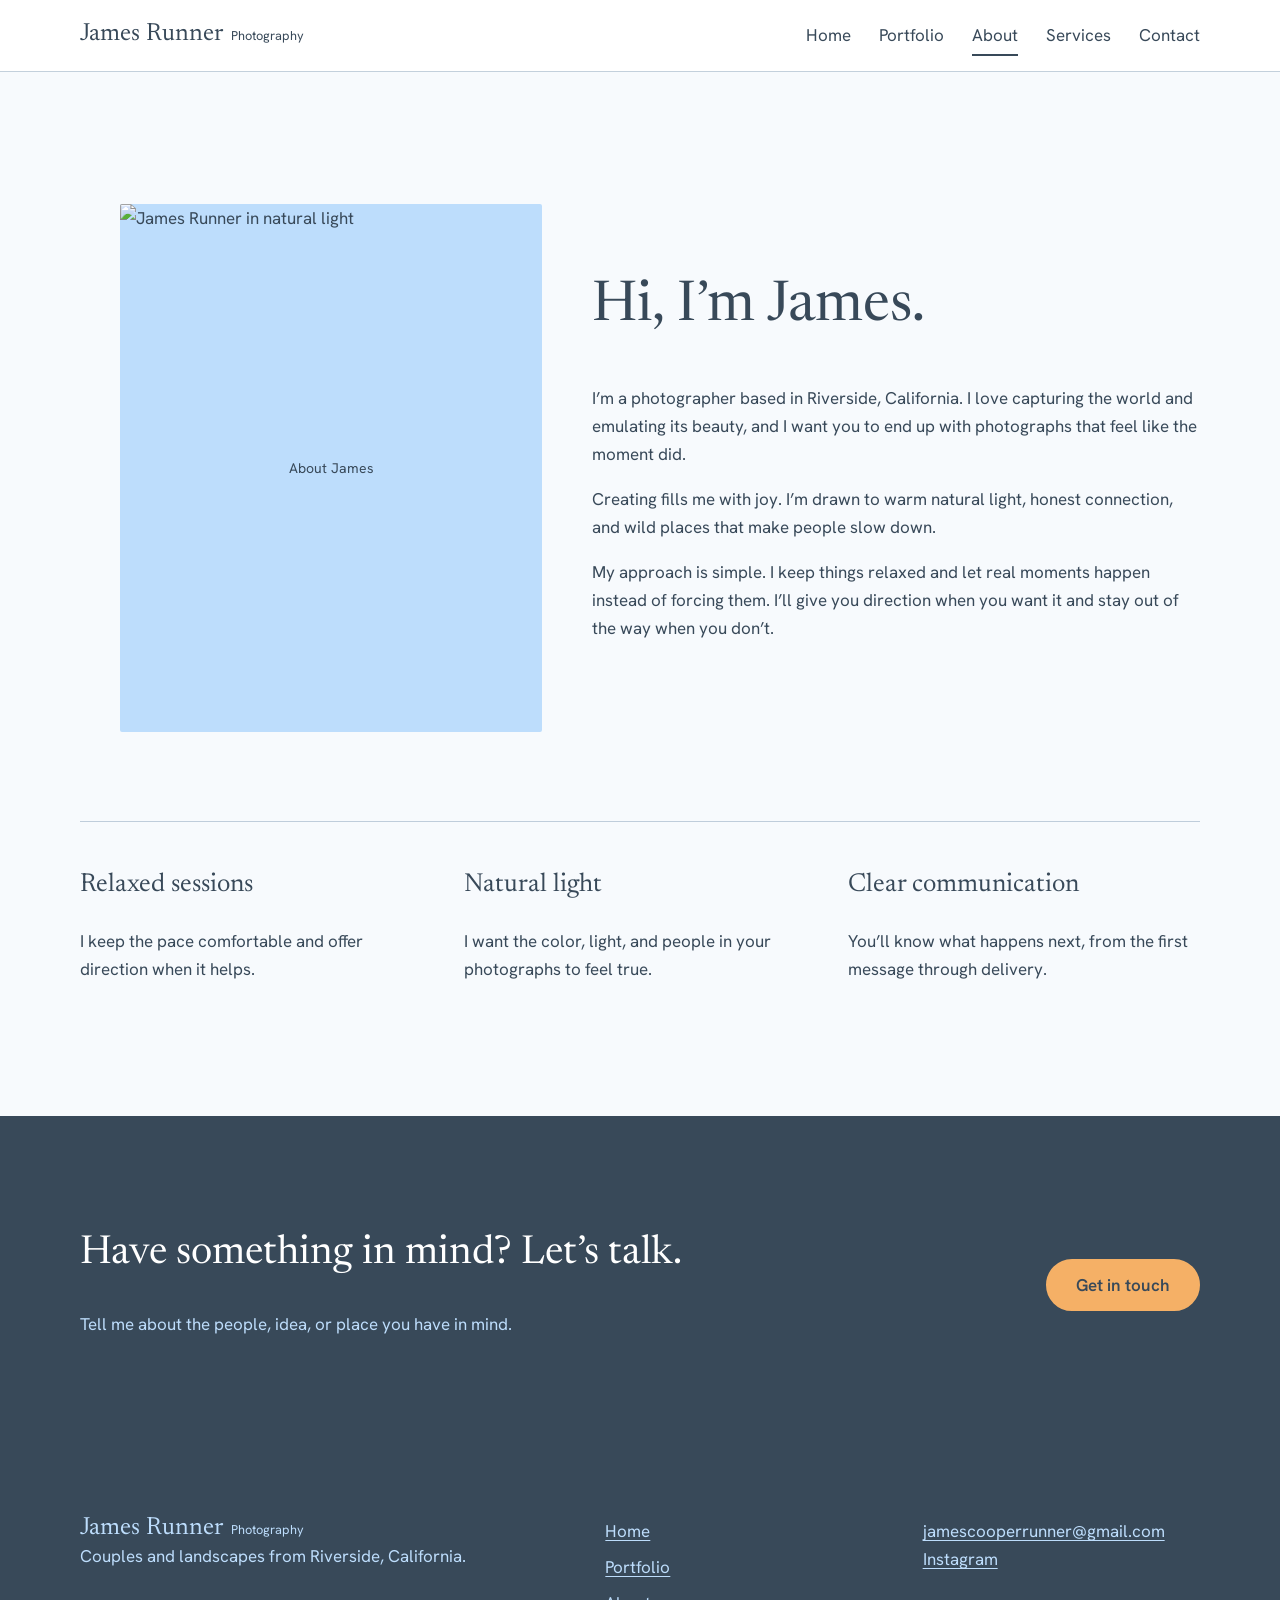
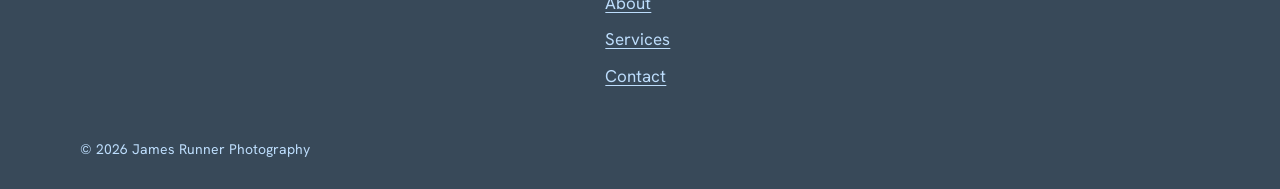
==== about.html @ ba1fbd2c "Publish couples and landscape portfolio" ====
<!doctype html><html lang="en"><head><meta charset="utf-8"><meta name="viewport" content="width=device-width,initial-scale=1"><title>About James | James Runner Photography</title><meta name="description" content="Meet James Runner, a natural-light photographer based in Riverside, California."><link rel="canonical" href="https://jamesrunnerphotography.com/about.html"><link rel="icon" href="favicon.svg"><link rel="preconnect" href="https://fonts.googleapis.com"><link rel="preconnect" href="https://fonts.gstatic.com" crossorigin><link href="https://fonts.googleapis.com/css2?family=Hanken+Grotesk:wght@400;500;600&family=Newsreader:opsz,wght@6..72,300;6..72,400;6..72,500&display=swap" rel="stylesheet"><link rel="stylesheet" href="css/styles.css?v=20261123-11"><script src="js/main.js?v=20261123-11" defer></script></head>
<body><a class="skip-link" href="#main">Skip to content</a><header class="site-header"><div class="header-inner"><a class="wordmark" href="index.html"><strong>James Runner</strong><span>Photography</span></a><button class="menu-button" aria-expanded="false" aria-controls="site-nav" aria-label="Open menu"><svg viewBox="0 0 24 24" fill="none" stroke="currentColor" stroke-width="1.5"><path d="M3 7h18M3 12h18M3 17h18"/></svg></button><nav class="site-nav" id="site-nav"><a href="index.html">Home</a><a href="portfolio.html">Portfolio</a><a href="about.html" aria-current="page">About</a><a href="services.html">Services</a><a href="contact.html">Contact</a></nav></div></header><main id="main"><section class="section"><div class="container split"><figure class="photo-slot portrait"><span class="placeholder" aria-hidden="true"><small>About James</small></span><img src="images/about-james.jpg" width="1200" height="1500" alt="James Runner in natural light" loading="lazy" decoding="async"></figure><div><h1>Hi, I’m James.</h1><p>I’m a photographer based in Riverside, California. I love capturing the world and emulating its beauty, and I want you to end up with photographs that feel like the moment did.</p><p>Creating fills me with joy. I’m drawn to warm natural light, honest connection, and wild places that make people slow down.</p><p>My approach is simple. I keep things relaxed and let real moments happen instead of forcing them. I’ll give you direction when you want it and stay out of the way when you don’t.</p></div></div><div class="container principles"><div class="principle"><h3>Relaxed sessions</h3><p>I keep the pace comfortable and offer direction when it helps.</p></div><div class="principle"><h3>Natural light</h3><p>I want the color, light, and people in your photographs to feel true.</p></div><div class="principle"><h3>Clear communication</h3><p>You’ll know what happens next, from the first message through delivery.</p></div></div></section><section class="section cta"><div class="container"><div><h2>Have something in mind? Let’s talk.</h2><p>Tell me about the people, idea, or place you have in mind.</p></div><a class="button primary" href="contact.html">Get in touch</a></div></section></main><footer class="site-footer"><div class="container"><div class="footer-grid"><div><a class="wordmark" href="index.html"><strong>James Runner</strong><span>Photography</span></a><p>Couples and landscapes from Riverside, California.</p></div><nav class="footer-nav"><a href="index.html">Home</a><a href="portfolio.html">Portfolio</a><a href="about.html">About</a><a href="services.html">Services</a><a href="contact.html">Contact</a></nav><div><a href="mailto:jamescooperrunner@gmail.com">jamescooperrunner@gmail.com</a><p><a href="https://www.instagram.com/jamesrunner.photography/">Instagram</a></p></div></div><p class="copyright">© <span data-year>2026</span> James Runner Photography</p></div></footer></body></html>
---- css/styles.css ----
@font-face{font-family:"Ribes";font-style:normal;font-weight:300;font-display:swap;src:url("https://cdn.jsdelivr.net/gh/collletttivo/ribes@e5f58f6ef719ff69b599a3155c66f4cecaed0a0f/fonts/Ribes-Light.woff2") format("woff2")}
@font-face{font-family:"Ribes";font-style:normal;font-weight:400;font-display:swap;src:url("https://cdn.jsdelivr.net/gh/collletttivo/ribes@e5f58f6ef719ff69b599a3155c66f4cecaed0a0f/fonts/Ribes-Regular.woff2") format("woff2")}
:root{--slate:#384959;--steel:#6A89A7;--sky:#88BDF2;--pale:#BDDDFC;--accent:#F5B066;--accent-hover:#F8BC78;--mist:#F7FAFD;--tint:#DEEEFE;--white:#FFF;--line:rgba(106,137,167,.4);--serif:"Ribes","Newsreader",Georgia,serif;--sans:"Hanken Grotesk",system-ui,sans-serif;--space:clamp(4rem,9vw,7.5rem)}
*{box-sizing:border-box}html{scroll-behavior:smooth}body{margin:0;background:var(--mist);color:var(--slate);font:400 1.0625rem/1.65 var(--sans);overflow-x:hidden}img{display:block;max-width:100%}a{color:inherit;text-decoration-thickness:.08em;text-underline-offset:.18em}a:hover{text-decoration-thickness:.14em}button,input,select,textarea{font:inherit;color:inherit}button{cursor:pointer}h1,h2,h3,p{margin-top:0}h1,h2,h3{font-family:var(--serif);font-weight:400}h1{font-size:clamp(2.25rem,6vw,3.5rem);line-height:1.08}h2{font-size:clamp(1.75rem,4vw,2.5rem);line-height:1.15}h3{font-size:clamp(1.375rem,3vw,1.625rem);line-height:1.2}p{max-width:62ch}.container{width:min(1120px,calc(100% - 40px));margin-inline:auto}.gallery-container{width:min(1320px,calc(100% - 40px));margin-inline:auto}.section{padding-block:var(--space)}.tint{background:var(--tint)}.skip-link{position:fixed;z-index:1000;left:16px;top:12px;transform:translateY(-160%);background:var(--white);padding:10px 16px;border:2px solid var(--slate)}.skip-link:focus{transform:none}.site-header{position:sticky;top:0;z-index:100;height:72px;background:var(--white);border-bottom:1px solid var(--line);transition:background .15s,color .15s}.home-page .site-header{position:fixed;width:100%;background:transparent;border-color:transparent;color:var(--white)}.home-page .site-header.scrolled,.home-page.menu-open .site-header{background:var(--white);border-color:var(--line);color:var(--slate)}.header-inner{width:min(1120px,calc(100% - 40px));height:100%;margin:auto;display:flex;align-items:center;justify-content:space-between;gap:24px}.wordmark{display:flex;align-items:baseline;gap:8px;text-decoration:none}.wordmark strong{font:400 1.55rem/1 var(--serif)}.wordmark span{font-size:.8rem}.site-nav{display:flex;align-items:center;gap:28px}.site-nav a{text-decoration:none;padding-block:20px;position:relative}.site-nav a[aria-current=page]:after{content:"";position:absolute;left:0;right:0;bottom:14px;height:2px;background:currentColor}.menu-button{display:none;min-width:48px;min-height:48px;border:0;background:transparent;color:inherit}.menu-button svg{width:28px;height:28px}.button{display:inline-flex;align-items:center;justify-content:center;min-height:48px;padding:10px 28px;border-radius:999px;border:2px solid var(--slate);font-weight:600;text-decoration:none;transition:background .15s,color .15s,border-color .15s}.button.primary{background:var(--accent);border-color:var(--accent);color:var(--slate)}.button.primary:hover{background:var(--accent-hover);border-color:var(--accent-hover)}.button.secondary{background:transparent}.button.secondary:hover{background:var(--sky);color:var(--slate)}.button.light{border-color:var(--white);color:var(--white)}.button.light:hover{border-color:var(--sky);background:var(--sky);color:var(--slate)}.actions{display:flex;gap:12px;flex-wrap:wrap}.hero{position:relative;min-height:88vh;min-height:88svh;display:flex;align-items:flex-end;color:var(--white);background:var(--slate);overflow:hidden}.hero>.photo-slot{position:absolute;inset:0;border-radius:0;animation:heroIn .6s ease both}.hero:after{content:"";position:absolute;inset:0;background:linear-gradient(90deg,rgba(56,73,89,.82),rgba(56,73,89,.1))}.hero-content{position:relative;z-index:1;padding-bottom:clamp(60px,9vw,112px);padding-top:140px;max-width:760px;animation:textUp .6s .25s ease both}.hero h1{font-size:clamp(2.75rem,8vw,5.5rem);font-weight:300;line-height:1.05;margin-bottom:20px}.hero p{font-size:clamp(1.05rem,2vw,1.25rem);margin-bottom:28px}.page-hero{padding:clamp(64px,8vw,96px) 0 48px;background:var(--mist)}.page-hero p{font-size:1.15rem}.photo-slot{position:relative;width:100%;overflow:hidden;border-radius:2px;background:var(--pale);break-inside:avoid}.photo-slot.alt{background:color-mix(in srgb,var(--sky) 45%,white)}.photo-slot.dark{background:var(--slate);color:var(--pale)}.photo-slot img{position:absolute;inset:0;width:100%;height:100%;object-fit:cover;z-index:2}.placeholder{position:absolute;inset:0;display:grid;place-content:center;text-align:center;padding:20px;color:var(--slate)}.dark .placeholder{color:var(--pale)}.placeholder svg{width:40px;height:40px;margin:0 auto 10px;color:var(--steel);stroke:currentColor;fill:none;stroke-width:1.5}.dark .placeholder svg{color:var(--pale)}.placeholder small{font-size:.875rem;line-height:1.5}.masonry{columns:2;column-gap:12px}.gallery-button{display:block;width:100%;padding:0;border:0;background:none;margin:0 0 12px;break-inside:avoid;border-radius:2px}.gallery-button:hover{opacity:.84}.section-head{display:flex;justify-content:space-between;align-items:end;gap:24px;margin-bottom:32px}.section-head p{margin-bottom:0}.center-action{text-align:center;margin-top:36px}.category-grid{display:grid;grid-template-columns:repeat(3,1fr);gap:24px}.category-link{display:block;text-decoration:none}.category-link .photo-slot{aspect-ratio:4/5;margin-bottom:16px}.category-link h3{margin-bottom:4px}.category-link p{margin-bottom:0}.category-link:hover img{opacity:.88}.split{display:grid;grid-template-columns:minmax(0,.82fr) minmax(0,1.18fr);gap:clamp(40px,7vw,96px);align-items:center}.portrait{aspect-ratio:4/5}.cta{background:var(--slate);color:var(--pale);text-align:left}.cta h2{color:var(--white)}.cta .container{display:flex;align-items:center;justify-content:space-between;gap:40px}.cta p{margin-bottom:0}.site-footer{background:var(--slate);color:var(--pale);padding:64px 0 28px}.footer-grid{display:grid;grid-template-columns:1.4fr .8fr .8fr;gap:40px}.footer-nav{display:grid;gap:8px}.site-footer a{color:var(--pale)}.site-footer a:hover{color:var(--sky)}.instagram{display:inline-flex;align-items:center;gap:8px}.instagram svg{width:20px;height:20px;stroke:currentColor;fill:none;stroke-width:1.5}.copyright{font-size:.875rem;margin:48px 0 0}.tabs{display:flex;gap:28px;border-bottom:1px solid var(--line);margin-bottom:40px;overflow:auto}.tab{min-height:48px;padding:8px 0;border:0;border-bottom:3px solid transparent;background:none;white-space:nowrap}.tab[aria-selected=true]{font-weight:600;border-color:var(--slate)}.tab-panel[hidden]{display:none}.panel-intro{margin-bottom:28px}.panel-link{display:inline-block;margin-top:24px}.lightbox{position:fixed;inset:0;z-index:1000;background:rgba(56,73,89,.96);color:var(--white);display:grid;grid-template-columns:64px 1fr 64px;grid-template-rows:64px 1fr 64px;align-items:center}.lightbox[hidden]{display:none}.lightbox-image{max-width:100%;max-height:calc(100vh - 150px);max-height:calc(100svh - 150px);margin:auto;object-fit:contain}.lightbox-close,.lightbox-prev,.lightbox-next{width:48px;height:48px;border:2px solid var(--pale);border-radius:999px;background:transparent;color:var(--white);font-size:1.6rem}.lightbox-close{grid-column:3;justify-self:center}.lightbox-prev{grid-row:2;justify-self:center}.lightbox-next{grid-column:3;grid-row:2;justify-self:center}.lightbox-stage{grid-column:2;grid-row:2;text-align:center;align-self:stretch;display:grid;place-items:center}.lightbox-meta{grid-column:2;grid-row:3;text-align:center;font-size:.875rem}.principles{display:grid;grid-template-columns:repeat(3,1fr);gap:32px;margin-top:72px;padding-top:48px;border-top:1px solid var(--line)}.principle svg,.check{width:28px;height:28px;stroke:var(--steel);fill:none;stroke-width:1.5}.services{display:grid;grid-template-columns:repeat(3,1fr)}.service{padding:0 32px;border-right:1px solid var(--line)}.service:first-child{padding-left:0}.service:last-child{border-right:0;padding-right:0}.price{font:400 1.7rem/1.2 var(--serif)}.included{list-style:none;padding:0;margin:24px 0 32px}.included li{display:flex;gap:10px;margin-bottom:10px}.included svg{width:20px;height:20px;flex:0 0 20px;stroke:var(--steel);fill:none;stroke-width:1.5}.steps{display:grid;grid-template-columns:repeat(4,1fr);gap:28px;counter-reset:steps}.step{counter-increment:steps;border-top:1px solid var(--line);padding-top:20px}.step:before{content:counter(steps);display:grid;place-items:center;width:36px;height:36px;border:1px solid var(--steel);border-radius:50%;margin-bottom:16px}.faq details{border-top:1px solid var(--line);padding:18px 0}.faq details:last-child{border-bottom:1px solid var(--line)}.faq summary{font-weight:600;cursor:pointer;min-height:44px}.faq p{margin:12px 0 4px}.contact-grid{display:grid;grid-template-columns:minmax(0,1.25fr) minmax(260px,.75fr);gap:clamp(48px,8vw,100px)}.field{margin-bottom:22px}.field label{display:block;font-weight:600;margin-bottom:7px}.field input,.field select,.field textarea{width:100%;background:var(--white);border:1px solid var(--steel);border-radius:6px;padding:12px 14px;min-height:48px}.field textarea{resize:vertical}.helper,.privacy,.error{font-size:.875rem;margin:6px 0 0}.error{color:#87351f}.honeypot{position:absolute!important;left:-9999px!important}.form-status{font-size:1.2rem}.direct-email{font:400 clamp(1.35rem,3vw,2rem)/1.25 var(--serif);overflow-wrap:anywhere}.anchor-offset{scroll-margin-top:100px}:focus-visible{outline:3px solid var(--slate);outline-offset:3px}.hero :focus-visible,.cta :focus-visible,.site-footer :focus-visible,.lightbox :focus-visible,.mobile-panel :focus-visible{outline-color:var(--pale)}
@keyframes heroIn{from{opacity:0}to{opacity:1}}@keyframes textUp{from{opacity:0;transform:translateY(12px)}to{opacity:1;transform:none}}
@media(min-width:721px){.masonry{columns:3}.home-page .site-header:not(.scrolled) .site-nav a[aria-current=page]:after{background:var(--white)}}
@media(max-width:1080px){.services{grid-template-columns:1fr}.service{padding:32px 0;border-right:0;border-bottom:1px solid var(--line)}.service:first-child{padding-top:0}.service:last-child{border-bottom:0}.steps{grid-template-columns:repeat(2,1fr)}}
@media(max-width:720px){.container,.gallery-container,.header-inner{width:min(100% - 40px,1120px)}.site-nav{position:fixed;left:0;right:0;top:72px;background:var(--slate);color:var(--white);padding:20px;display:none;flex-direction:column;align-items:stretch;gap:0}.site-nav.open{display:flex}.site-nav a{font:400 1.8rem/1.2 var(--serif);padding:14px}.site-nav a[aria-current=page]:after{left:14px;right:auto;width:40px;bottom:8px}.menu-button{display:grid;place-items:center}.category-grid,.split,.principles,.contact-grid{grid-template-columns:1fr}.category-grid{gap:44px}.split{gap:36px}.principles{gap:28px}.cta .container{display:block}.cta .button{margin-top:24px}.footer-grid{grid-template-columns:1fr}.section-head{display:block}.steps{grid-template-columns:1fr}.lightbox{grid-template-columns:56px 1fr 56px}.lightbox-image{max-height:calc(100svh - 170px)}.hero:after{background:rgba(56,73,89,.58)}}
@media(prefers-reduced-motion:reduce){html{scroll-behavior:auto}.hero>.photo-slot,.hero-content{animation:none}.site-header,.button{transition:none}}

/* Color-field home */
.scope-home{background:var(--slate)}.scope-home .site-header{color:var(--white)}
.scope-hero{min-height:100vh;min-height:100svh;padding:112px max(20px,calc((100vw - 1440px)/2)) 56px;display:grid;grid-template-columns:minmax(300px,.7fr) minmax(580px,1.3fr);align-items:center;gap:clamp(32px,5vw,88px);background:var(--slate);color:var(--white)}
.scope-intro{position:relative;z-index:4;max-width:560px}.scope-place{color:var(--pale);font-size:.875rem;margin-bottom:18px}.scope-intro h1{font-size:clamp(3.2rem,6.7vw,6.8rem);font-weight:300;line-height:.94;max-width:8.5ch;margin-bottom:28px}.scope-intro>p:not(.scope-place){color:var(--pale);font-size:clamp(1.05rem,1.5vw,1.25rem);max-width:45ch}
.vectorscope-wrap{min-width:0;align-self:center}.vectorscope-heading{display:flex;justify-content:space-between;gap:20px;color:var(--pale);font-size:.875rem;margin-bottom:12px}.vectorscope-heading p{margin:0}
.vectorscope{position:relative;width:min(100%,780px);aspect-ratio:1;margin-inline:auto;border:1px solid rgba(189,221,252,.5);border-radius:50%;background:radial-gradient(circle,rgba(56,73,89,.72) 0 11%,transparent 42%),conic-gradient(rgba(238,194,92,.23) 0 16.666%,rgba(237,104,104,.24) 16.666% 33.333%,rgba(193,105,181,.23) 33.333% 50%,rgba(98,130,216,.24) 50% 66.666%,rgba(77,180,190,.22) 66.666% 83.333%,rgba(91,184,123,.22) 83.333% 100%);touch-action:none}
.scope-ring{position:absolute;border:1px solid rgba(189,221,252,.22);border-radius:50%;inset:25%}.scope-ring.ring-two{inset:12.5%}.scope-crosshair{position:absolute;inset:0;background:linear-gradient(90deg,transparent calc(50% - .5px),rgba(189,221,252,.16) 50%,transparent calc(50% + .5px)),linear-gradient(0deg,transparent calc(50% - .5px),rgba(189,221,252,.16) 50%,transparent calc(50% + .5px));border-radius:50%}
.scope-axis{position:absolute;z-index:1;color:rgba(189,221,252,.72);font-size:.75rem;font-weight:600;transform:translate(-50%,-50%)}.axis-r{left:94%;top:50%}.axis-y{left:72%;top:11%}.axis-g{left:28%;top:11%}.axis-c{left:6%;top:50%}.axis-b{left:28%;top:89%}.axis-m{left:72%;top:89%}
.scope-photos{position:absolute;inset:0}.scope-photo{--x:50%;--y:50%;position:absolute;z-index:3;left:var(--x);top:var(--y);width:clamp(68px,7.8vw,112px);aspect-ratio:3/2;padding:0;border:2px solid rgba(255,255,255,.82);border-radius:2px;background:var(--slate);overflow:hidden;transform:translate(-50%,-50%);transition:opacity .12s,border-color .12s,transform .12s}.scope-photo:hover,.scope-photo:focus-visible{z-index:8;border-color:var(--accent);transform:translate(-50%,-50%) scale(1.08)}.scope-photo img{width:100%;height:100%;object-fit:cover}.scope-photo .scope-swatch{position:absolute;right:5px;bottom:5px;width:12px;height:12px;border:1px solid rgba(255,255,255,.8);border-radius:50%;background:var(--photo-color,var(--steel))}
.scope-status{position:absolute;left:50%;top:50%;transform:translate(-50%,-50%);font-size:.8rem;color:var(--pale);text-align:center}.scope-status[hidden]{display:none}.scope-note{color:var(--pale);font-size:.8rem;text-align:center;margin:14px auto 0}
.scope-trace{position:absolute;inset:3%;width:94%;height:94%;border-radius:50%;opacity:.72;pointer-events:none}
.vectorscope.is-exploring{cursor:crosshair;touch-action:none}
.scope-cursor{--cursor-x:50%;--cursor-y:50%;--cursor-color:var(--pale);position:absolute;z-index:12;left:var(--cursor-x);top:var(--cursor-y);width:30px;height:30px;padding:0;border:2px solid var(--white);border-radius:50%;background:var(--cursor-color);transform:translate(-50%,-50%);box-shadow:0 0 0 7px rgba(255,255,255,.13);touch-action:none;cursor:grab;transition:background .1s,box-shadow .1s}
.scope-cursor:active{cursor:grabbing;box-shadow:0 0 0 10px rgba(255,255,255,.16)}.scope-cursor span{display:none}
.scope-cursor:focus-visible{outline-color:var(--pale)}
.scope-readout{position:absolute;z-index:2;left:50%;top:50%;width:130px;min-height:58px;display:flex;flex-direction:column;justify-content:center;gap:1px;transform:translate(-50%,-50%);text-align:center;color:var(--pale);pointer-events:none}
.scope-readout strong{font-size:.78rem;color:var(--white)}.scope-readout span{font-size:.68rem}
.scope-result{position:absolute;z-index:8;left:50%;top:50%;width:clamp(210px,23vw,310px);margin:0;padding:0;transform:translate(-50%,-50%);border:2px solid var(--accent);border-radius:2px;background:var(--slate);color:var(--pale);overflow:hidden;text-align:left}
.scope-result[hidden]{display:none}.scope-result img{display:block;width:100%;aspect-ratio:3/2;object-fit:cover}.scope-result-caption{display:flex;justify-content:space-between;align-items:baseline;gap:12px;padding:8px 10px;color:var(--pale);font-size:.65rem}.scope-result-caption>span{white-space:nowrap}.scope-result-caption strong{color:var(--white);font-size:.72rem;text-align:right}
.scope-photo.is-match{z-index:7;border-color:var(--accent);opacity:0!important;transform:translate(-50%,-50%) scale(.9)}
.scope-photo.is-second{z-index:7;opacity:.8!important;transform:translate(-50%,-50%) scale(1.03)}
.vectorscope.is-exploring .scope-photo:not(.is-match):not(.is-second){opacity:.1;filter:saturate(.35);transform:translate(-50%,-50%) scale(.88)}
.split-copy{display:grid;grid-template-columns:minmax(260px,.85fr) minmax(320px,1.15fr);gap:clamp(36px,8vw,120px);align-items:start}.split-copy h2{max-width:13ch}.quiet-grid{gap:0;border-top:1px solid var(--line)}.quiet-grid .category-link{padding:32px 32px 16px;border-right:1px solid var(--line)}.quiet-grid .category-link:first-child{padding-left:0}.quiet-grid .category-link:last-child{border-right:0}.category-number{display:block;color:var(--steel);font-size:.8rem;margin-bottom:42px}
@media(max-width:1080px){.scope-hero{grid-template-columns:1fr;padding-top:140px}.scope-intro{max-width:760px}.scope-intro h1{max-width:12ch}.vectorscope{width:min(92vw,760px)}}
@media(max-width:720px){.scope-hero{padding:112px 20px 64px;gap:52px}.scope-intro h1{font-size:clamp(3.25rem,15vw,5.2rem)}.vectorscope-heading{display:block}.vectorscope-heading p+p{margin-top:4px}.vectorscope{width:calc(100vw - 56px)}.scope-photo{width:clamp(62px,21vw,86px)}.scope-note{max-width:32ch}.split-copy{grid-template-columns:1fr;gap:20px}.quiet-grid .category-link,.quiet-grid .category-link:first-child{padding:28px 0;border-right:0;border-bottom:1px solid var(--line)}.quiet-grid .category-link:last-child{border-bottom:0}.category-number{margin-bottom:20px}}

/* Cinematic digital darkroom */
.darkroom-home{--ink:#171a1c;--ink-soft:#202529;--cream:#eee7da;--cream-dim:#bcb5a9;--amber:#d79a55;--display:"Ribes","Newsreader",Georgia,serif;background:var(--ink);color:var(--cream)}
.darkroom-home:before{content:"";position:fixed;z-index:9999;inset:0;pointer-events:none;opacity:.035;background-image:url("data:image/svg+xml,%3Csvg viewBox='0 0 180 180' xmlns='http://www.w3.org/2000/svg'%3E%3Cfilter id='n'%3E%3CfeTurbulence type='fractalNoise' baseFrequency='.9' numOctaves='3' stitchTiles='stitch'/%3E%3C/filter%3E%3Crect width='100%25' height='100%25' filter='url(%23n)' opacity='.9'/%3E%3C/svg%3E");mix-blend-mode:soft-light}
.darkroom-home .site-header{background:linear-gradient(180deg,rgba(23,26,28,.9),transparent);border-color:transparent;color:var(--cream)}
.darkroom-home .site-header.scrolled,.darkroom-home.menu-open .site-header{background:rgba(23,26,28,.97);border-color:rgba(238,231,218,.16);color:var(--cream)}
.darkroom-home .scope-hero{min-height:100vh;min-height:100svh;padding:112px max(24px,calc((100vw - 1480px)/2)) 56px;grid-template-columns:minmax(300px,.62fr) minmax(610px,1.38fr);gap:clamp(40px,5vw,88px);background:var(--ink)}
.darkroom-home .scope-intro{max-width:500px}.darkroom-home .scope-place{color:var(--amber);font:500 .68rem/1.5 var(--display);letter-spacing:.08em}.darkroom-home .scope-intro h1{max-width:9ch;font:400 clamp(3rem,5.4vw,5.8rem)/1.02 var(--display);color:var(--cream);letter-spacing:-.025em}.darkroom-home .scope-intro>p:not(.scope-place){color:var(--cream-dim);font-size:clamp(1rem,1.25vw,1.16rem)}
.darkroom-home .button.primary{background:var(--amber);border-color:var(--amber)}.darkroom-home .button.primary:hover{background:#e5ad6e;border-color:#e5ad6e}.darkroom-home .button.light{border-color:rgba(238,231,218,.7);color:var(--cream)}
.darkroom-home .vectorscope-heading{color:var(--cream-dim);font-size:.7rem;letter-spacing:.04em}.darkroom-home .vectorscope-heading strong{color:var(--cream);font-family:var(--display);font-weight:500}
.darkroom-home .vectorscope{width:min(100%,760px);background:radial-gradient(circle,rgba(238,231,218,.035) 0 2%,transparent 2.5%),conic-gradient(from 0deg,rgba(239,77,77,.08),rgba(238,200,72,.08),rgba(64,210,112,.08),rgba(65,207,213,.08),rgba(79,116,232,.09),rgba(214,76,208,.08),rgba(239,77,77,.08)),radial-gradient(circle,rgba(40,47,51,.58),rgba(10,12,14,.94));border-color:rgba(238,231,218,.38);box-shadow:inset 0 0 90px rgba(0,0,0,.34)}
.darkroom-home .scope-ring{border-color:rgba(238,231,218,.13)}.darkroom-home .scope-crosshair{background:linear-gradient(90deg,transparent calc(50% - .5px),rgba(238,231,218,.11) 50%,transparent calc(50% + .5px)),linear-gradient(0deg,transparent calc(50% - .5px),rgba(238,231,218,.11) 50%,transparent calc(50% + .5px))}
.darkroom-home .scope-axis{display:flex;align-items:center;gap:5px;color:var(--cream);font-size:.62rem;letter-spacing:.02em;text-shadow:0 1px 5px #000}.darkroom-home .scope-axis i{display:block;width:8px;height:8px;border-radius:50%;background:currentColor;box-shadow:0 0 10px currentColor}.darkroom-home .axis-r{color:#ff665d}.darkroom-home .axis-y{color:#f1d456}.darkroom-home .axis-g{color:#63d681}.darkroom-home .axis-c{color:#5bd7dd}.darkroom-home .axis-b{color:#6f8eff}.darkroom-home .axis-m{color:#df6ed9}.darkroom-home .scope-trace{opacity:1;filter:drop-shadow(0 0 5px rgba(136,189,242,.42))}
.darkroom-home .scope-photo{width:15px;height:15px;aspect-ratio:1;border:1px solid rgba(238,231,218,.8);border-radius:50%;background:var(--photo-color,var(--amber));box-shadow:0 0 0 4px rgba(238,231,218,.06),0 0 12px var(--photo-color,var(--amber));overflow:visible}
.darkroom-home .scope-photo img,.darkroom-home .scope-photo .scope-swatch{display:none}.darkroom-home .scope-photo:hover,.darkroom-home .scope-photo:focus-visible{width:22px;height:22px;background:var(--photo-color);border-color:var(--cream);transform:translate(-50%,-50%)}
.darkroom-home .scope-photo.is-match{opacity:0!important}.darkroom-home .scope-photo.is-second{opacity:1!important;transform:translate(-50%,-50%) scale(1.25)}.darkroom-home .vectorscope.is-exploring .scope-photo:not(.is-match):not(.is-second){opacity:.28;filter:none;transform:translate(-50%,-50%)}
.darkroom-home .scope-cursor{width:24px;height:24px;background:transparent;border:2px solid var(--cream);box-shadow:0 0 0 4px rgba(215,154,85,.25),0 0 18px rgba(215,154,85,.7)}.darkroom-home .scope-cursor:before{content:"";position:absolute;inset:5px;border-radius:50%;background:var(--amber)}.darkroom-home .scope-cursor:after{content:"";position:absolute;inset:-8px;border:1px solid rgba(238,231,218,.4);border-radius:50%}.darkroom-home .scope-cursor:active{box-shadow:0 0 0 9px rgba(215,154,85,.18)}
.darkroom-home .scope-readout{color:var(--cream-dim)}.darkroom-home .scope-readout strong{color:var(--cream);font-weight:500}
.darkroom-home .scope-result{z-index:8;width:clamp(260px,27vw,390px);border:1px solid rgba(238,231,218,.58);background:#101315;color:var(--cream);box-shadow:0 18px 70px rgba(0,0,0,.42)}
.darkroom-home .scope-result img{aspect-ratio:3/2}.darkroom-home .scope-result-caption{border-top:1px solid rgba(238,231,218,.12);padding:9px 11px;color:var(--cream-dim);font-size:.62rem}.darkroom-home .scope-result-caption strong{color:var(--amber);font-weight:500}
.darkroom-home .scope-note{display:flex;justify-content:center;gap:28px;color:var(--cream-dim);font-size:.68rem}.darkroom-home .scope-note span{position:relative}.darkroom-home .scope-note span+span:before{content:"";position:absolute;left:-15px;top:.65em;width:3px;height:3px;border-radius:50%;background:var(--amber)}
.darkroom-home .scope-explainer{background:var(--cream);color:#2a3033}.section-index{margin-bottom:16px;color:#8a643d;font-size:.72rem}.darkroom-home .scope-explainer h2{font:400 clamp(2.1rem,4.2vw,4.4rem)/1.05 var(--display);letter-spacing:-.025em}.darkroom-home .scope-explainer p{font-size:clamp(1rem,1.4vw,1.18rem)}
.darkroom-roll{background:#101315;color:var(--cream)}.roll-heading{display:flex;align-items:end;justify-content:space-between;gap:30px;margin-bottom:44px}.roll-heading h2{font:400 clamp(2.1rem,4.2vw,4.2rem)/1.08 var(--display);margin:0;letter-spacing:-.02em}.roll-heading a{color:var(--cream)}
.contact-sheet{display:grid;grid-template-columns:repeat(2,minmax(0,1fr));gap:clamp(30px,4vw,64px) clamp(18px,3vw,40px)}.contact-frame{position:relative;padding:18px 16px 16px;border:1px solid rgba(238,231,218,.22);background:#080a0b;color:var(--cream);text-align:left;box-shadow:0 18px 42px rgba(0,0,0,.28)}.contact-frame:last-child{grid-column:1/-1;width:calc(50% - clamp(9px,1.5vw,20px));justify-self:center}.frame-window{display:block;padding:5px;background:#030404;border:1px solid rgba(238,231,218,.16);overflow:hidden}.contact-frame img{display:block;width:100%;height:auto;aspect-ratio:auto;object-fit:contain;filter:saturate(.92) contrast(1.02);transition:filter .12s,opacity .12s,transform .18s}.contact-frame:hover img,.contact-frame:focus-visible img{filter:saturate(1.08) contrast(1.03);transform:scale(1.008)}.film-edge{position:absolute;left:16px;right:16px;height:5px;background:repeating-linear-gradient(90deg,transparent 0 8px,rgba(238,231,218,.42) 8px 20px,transparent 20px 29px);opacity:.52}.film-edge-top{top:6px}.film-edge-bottom{bottom:6px}.frame-meta{display:flex;justify-content:space-between;padding:9px 2px 5px;color:#8f8a82;font:500 .58rem/1.3 var(--display);letter-spacing:.08em}.frame-meta span:first-child{color:var(--amber)}
.darkroom-home .tint{background:#e7e0d3;color:#2b3134}.darkroom-home .quiet-grid{border-color:rgba(56,73,89,.25)}.darkroom-home .quiet-grid .category-link{border-color:rgba(56,73,89,.25)}.darkroom-home .category-number{color:#91683d}
.darkroom-home main>.section:not(.scope-explainer):not(.darkroom-roll):not(.tint):not(.cta){background:var(--cream);color:#2a3033}.darkroom-home .category-link h3,.darkroom-home .maker-note h2,.darkroom-home .cta h2{font-family:var(--display);letter-spacing:-.01em}
.darkroom-home .cta{background:#252b2f;color:var(--cream-dim)}.darkroom-home .cta h2{color:var(--cream)}.darkroom-home .site-footer{background:#101315;color:var(--cream-dim)}
@media(max-width:1080px){.darkroom-home .scope-hero{grid-template-columns:1fr;padding-top:132px}.darkroom-home .scope-intro{max-width:720px}.darkroom-home .scope-intro h1{max-width:10ch}.darkroom-home .vectorscope{width:min(88vw,760px)}}
@media(max-width:720px){.darkroom-home .scope-hero{padding:108px 20px 54px}.darkroom-home .scope-intro h1{font-size:clamp(3.4rem,16vw,5.4rem)}.darkroom-home .vectorscope{width:calc(100vw - 48px)}.darkroom-home .scope-result{width:min(65vw,270px)}.darkroom-home .scope-axis{font-size:0}.darkroom-home .scope-axis i{width:9px;height:9px}.darkroom-home .scope-note{display:block;text-align:left}.darkroom-home .scope-note span{display:block;margin:4px 0}.darkroom-home .scope-note span+span:before{display:none}.roll-heading{display:block}.roll-heading a{display:inline-block;margin-top:18px}.contact-sheet{grid-template-columns:1fr;gap:30px}.contact-frame:last-child{grid-column:auto;width:100%}}

/* Two-category portfolio */
.darkroom-home .quiet-grid,.services.services-two{grid-template-columns:repeat(2,minmax(0,1fr))}
.contact-sheet .contact-frame:last-child{grid-column:auto;width:auto;justify-self:stretch}
@media(max-width:720px){.darkroom-home .quiet-grid,.services.services-two{grid-template-columns:1fr}}
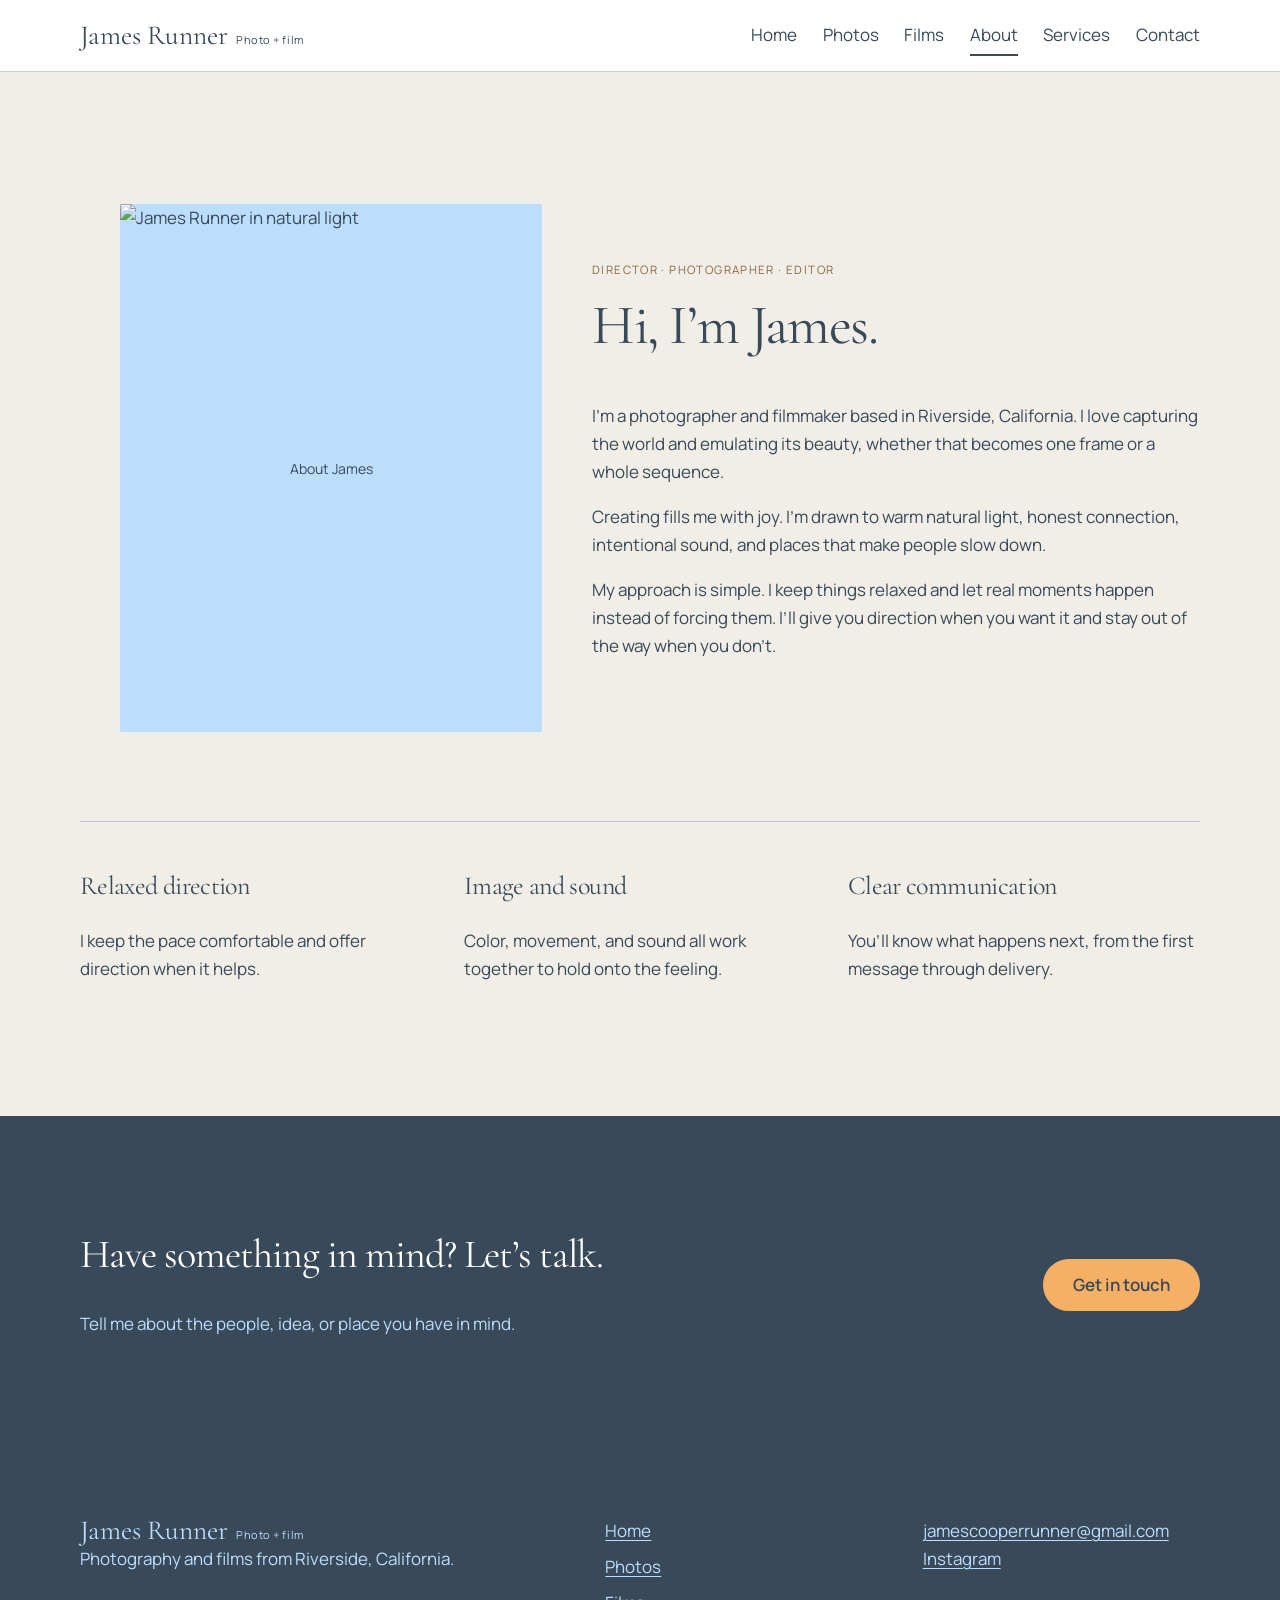
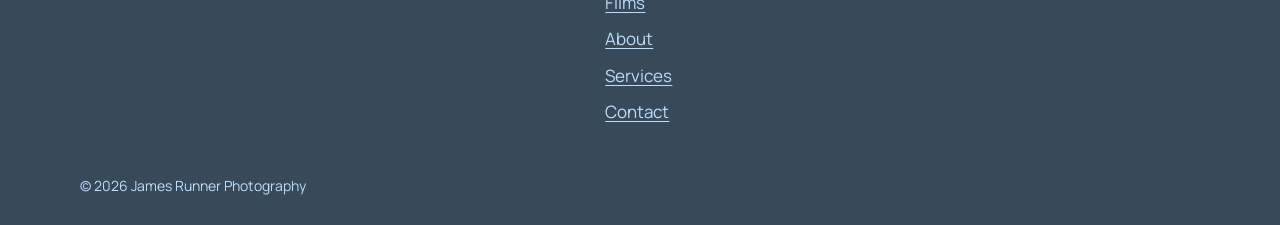
==== commit 944bea9a: "Add cinematic films experience and refine photo collections" ====
--- a/about.html
+++ b/about.html
@@ -1,2 +1,2 @@
-<!doctype html><html lang="en"><head><meta charset="utf-8"><meta name="viewport" content="width=device-width,initial-scale=1"><title>About James | James Runner Photography</title><meta name="description" content="Meet James Runner, a natural-light photographer based in Riverside, California."><link rel="canonical" href="https://jamesrunnerphotography.com/about.html"><link rel="icon" href="favicon.svg"><link rel="preconnect" href="https://fonts.googleapis.com"><link rel="preconnect" href="https://fonts.gstatic.com" crossorigin><link href="https://fonts.googleapis.com/css2?family=Hanken+Grotesk:wght@400;500;600&family=Newsreader:opsz,wght@6..72,300;6..72,400;6..72,500&display=swap" rel="stylesheet"><link rel="stylesheet" href="css/styles.css?v=20261123-11"><script src="js/main.js?v=20261123-11" defer></script></head>
-<body><a class="skip-link" href="#main">Skip to content</a><header class="site-header"><div class="header-inner"><a class="wordmark" href="index.html"><strong>James Runner</strong><span>Photography</span></a><button class="menu-button" aria-expanded="false" aria-controls="site-nav" aria-label="Open menu"><svg viewBox="0 0 24 24" fill="none" stroke="currentColor" stroke-width="1.5"><path d="M3 7h18M3 12h18M3 17h18"/></svg></button><nav class="site-nav" id="site-nav"><a href="index.html">Home</a><a href="portfolio.html">Portfolio</a><a href="about.html" aria-current="page">About</a><a href="services.html">Services</a><a href="contact.html">Contact</a></nav></div></header><main id="main"><section class="section"><div class="container split"><figure class="photo-slot portrait"><span class="placeholder" aria-hidden="true"><small>About James</small></span><img src="images/about-james.jpg" width="1200" height="1500" alt="James Runner in natural light" loading="lazy" decoding="async"></figure><div><h1>Hi, I’m James.</h1><p>I’m a photographer based in Riverside, California. I love capturing the world and emulating its beauty, and I want you to end up with photographs that feel like the moment did.</p><p>Creating fills me with joy. I’m drawn to warm natural light, honest connection, and wild places that make people slow down.</p><p>My approach is simple. I keep things relaxed and let real moments happen instead of forcing them. I’ll give you direction when you want it and stay out of the way when you don’t.</p></div></div><div class="container principles"><div class="principle"><h3>Relaxed sessions</h3><p>I keep the pace comfortable and offer direction when it helps.</p></div><div class="principle"><h3>Natural light</h3><p>I want the color, light, and people in your photographs to feel true.</p></div><div class="principle"><h3>Clear communication</h3><p>You’ll know what happens next, from the first message through delivery.</p></div></div></section><section class="section cta"><div class="container"><div><h2>Have something in mind? Let’s talk.</h2><p>Tell me about the people, idea, or place you have in mind.</p></div><a class="button primary" href="contact.html">Get in touch</a></div></section></main><footer class="site-footer"><div class="container"><div class="footer-grid"><div><a class="wordmark" href="index.html"><strong>James Runner</strong><span>Photography</span></a><p>Couples and landscapes from Riverside, California.</p></div><nav class="footer-nav"><a href="index.html">Home</a><a href="portfolio.html">Portfolio</a><a href="about.html">About</a><a href="services.html">Services</a><a href="contact.html">Contact</a></nav><div><a href="mailto:jamescooperrunner@gmail.com">jamescooperrunner@gmail.com</a><p><a href="https://www.instagram.com/jamesrunner.photography/">Instagram</a></p></div></div><p class="copyright">© <span data-year>2026</span> James Runner Photography</p></div></footer></body></html>
+<!doctype html><html lang="en"><head><meta charset="utf-8"><meta name="viewport" content="width=device-width,initial-scale=1"><title>About James | James Runner Photography</title><meta name="description" content="Meet James Runner, a photographer and filmmaker based in Riverside, California."><link rel="canonical" href="https://jamesrunnerphotography.com/about.html"><link rel="icon" href="favicon.svg"><link rel="preconnect" href="https://fonts.googleapis.com"><link rel="preconnect" href="https://fonts.gstatic.com" crossorigin><link href="https://fonts.googleapis.com/css2?family=Cormorant+Garamond:wght@400;500&family=Manrope:wght@400;500;600&display=swap" rel="stylesheet"><link rel="stylesheet" href="css/styles.css?v=20261123-12"><script src="js/main.js?v=20261123-12" defer></script></head>
+<body><a class="skip-link" href="#main">Skip to content</a><header class="site-header"><div class="header-inner"><a class="wordmark" href="index.html"><strong>James Runner</strong><span>Photo + film</span></a><button class="menu-button" aria-expanded="false" aria-controls="site-nav" aria-label="Open menu"><svg viewBox="0 0 24 24" fill="none" stroke="currentColor" stroke-width="1.5"><path d="M3 7h18M3 12h18M3 17h18"/></svg></button><nav class="site-nav" id="site-nav"><a href="index.html">Home</a><a href="portfolio.html">Photos</a><a href="videos.html">Films</a><a href="about.html" aria-current="page">About</a><a href="services.html">Services</a><a href="contact.html">Contact</a></nav></div></header><main id="main"><section class="section"><div class="container split"><figure class="photo-slot portrait"><span class="placeholder" aria-hidden="true"><small>About James</small></span><img src="images/about-james.jpg" width="1200" height="1500" alt="James Runner in natural light" loading="lazy" decoding="async"></figure><div><p class="section-index">Director · photographer · editor</p><h1>Hi, I’m James.</h1><p>I’m a photographer and filmmaker based in Riverside, California. I love capturing the world and emulating its beauty, whether that becomes one frame or a whole sequence.</p><p>Creating fills me with joy. I’m drawn to warm natural light, honest connection, intentional sound, and places that make people slow down.</p><p>My approach is simple. I keep things relaxed and let real moments happen instead of forcing them. I’ll give you direction when you want it and stay out of the way when you don’t.</p></div></div><div class="container principles"><div class="principle"><h3>Relaxed direction</h3><p>I keep the pace comfortable and offer direction when it helps.</p></div><div class="principle"><h3>Image and sound</h3><p>Color, movement, and sound all work together to hold onto the feeling.</p></div><div class="principle"><h3>Clear communication</h3><p>You’ll know what happens next, from the first message through delivery.</p></div></div></section><section class="section cta"><div class="container"><div><h2>Have something in mind? Let’s talk.</h2><p>Tell me about the people, idea, or place you have in mind.</p></div><a class="button primary" href="contact.html">Get in touch</a></div></section></main><footer class="site-footer"><div class="container"><div class="footer-grid"><div><a class="wordmark" href="index.html"><strong>James Runner</strong><span>Photo + film</span></a><p>Photography and films from Riverside, California.</p></div><nav class="footer-nav"><a href="index.html">Home</a><a href="portfolio.html">Photos</a><a href="videos.html">Films</a><a href="about.html">About</a><a href="services.html">Services</a><a href="contact.html">Contact</a></nav><div><a href="mailto:jamescooperrunner@gmail.com">jamescooperrunner@gmail.com</a><p><a href="https://www.instagram.com/jamesrunner.photography/">Instagram</a></p></div></div><p class="copyright">© <span data-year>2026</span> James Runner Photography</p></div></footer></body></html>
--- a/css/styles.css
+++ b/css/styles.css
@@ -1,6 +1,4 @@
-@font-face{font-family:"Ribes";font-style:normal;font-weight:300;font-display:swap;src:url("https://cdn.jsdelivr.net/gh/collletttivo/ribes@e5f58f6ef719ff69b599a3155c66f4cecaed0a0f/fonts/Ribes-Light.woff2") format("woff2")}
-@font-face{font-family:"Ribes";font-style:normal;font-weight:400;font-display:swap;src:url("https://cdn.jsdelivr.net/gh/collletttivo/ribes@e5f58f6ef719ff69b599a3155c66f4cecaed0a0f/fonts/Ribes-Regular.woff2") format("woff2")}
-:root{--slate:#384959;--steel:#6A89A7;--sky:#88BDF2;--pale:#BDDDFC;--accent:#F5B066;--accent-hover:#F8BC78;--mist:#F7FAFD;--tint:#DEEEFE;--white:#FFF;--line:rgba(106,137,167,.4);--serif:"Ribes","Newsreader",Georgia,serif;--sans:"Hanken Grotesk",system-ui,sans-serif;--space:clamp(4rem,9vw,7.5rem)}
+:root{--slate:#384959;--steel:#6A89A7;--sky:#88BDF2;--pale:#BDDDFC;--accent:#F5B066;--accent-hover:#F8BC78;--mist:#F7FAFD;--tint:#DEEEFE;--white:#FFF;--line:rgba(106,137,167,.4);--serif:"Cormorant Garamond",Georgia,serif;--sans:"Manrope",system-ui,sans-serif;--space:clamp(4rem,9vw,7.5rem)}
 *{box-sizing:border-box}html{scroll-behavior:smooth}body{margin:0;background:var(--mist);color:var(--slate);font:400 1.0625rem/1.65 var(--sans);overflow-x:hidden}img{display:block;max-width:100%}a{color:inherit;text-decoration-thickness:.08em;text-underline-offset:.18em}a:hover{text-decoration-thickness:.14em}button,input,select,textarea{font:inherit;color:inherit}button{cursor:pointer}h1,h2,h3,p{margin-top:0}h1,h2,h3{font-family:var(--serif);font-weight:400}h1{font-size:clamp(2.25rem,6vw,3.5rem);line-height:1.08}h2{font-size:clamp(1.75rem,4vw,2.5rem);line-height:1.15}h3{font-size:clamp(1.375rem,3vw,1.625rem);line-height:1.2}p{max-width:62ch}.container{width:min(1120px,calc(100% - 40px));margin-inline:auto}.gallery-container{width:min(1320px,calc(100% - 40px));margin-inline:auto}.section{padding-block:var(--space)}.tint{background:var(--tint)}.skip-link{position:fixed;z-index:1000;left:16px;top:12px;transform:translateY(-160%);background:var(--white);padding:10px 16px;border:2px solid var(--slate)}.skip-link:focus{transform:none}.site-header{position:sticky;top:0;z-index:100;height:72px;background:var(--white);border-bottom:1px solid var(--line);transition:background .15s,color .15s}.home-page .site-header{position:fixed;width:100%;background:transparent;border-color:transparent;color:var(--white)}.home-page .site-header.scrolled,.home-page.menu-open .site-header{background:var(--white);border-color:var(--line);color:var(--slate)}.header-inner{width:min(1120px,calc(100% - 40px));height:100%;margin:auto;display:flex;align-items:center;justify-content:space-between;gap:24px}.wordmark{display:flex;align-items:baseline;gap:8px;text-decoration:none}.wordmark strong{font:400 1.55rem/1 var(--serif)}.wordmark span{font-size:.8rem}.site-nav{display:flex;align-items:center;gap:28px}.site-nav a{text-decoration:none;padding-block:20px;position:relative}.site-nav a[aria-current=page]:after{content:"";position:absolute;left:0;right:0;bottom:14px;height:2px;background:currentColor}.menu-button{display:none;min-width:48px;min-height:48px;border:0;background:transparent;color:inherit}.menu-button svg{width:28px;height:28px}.button{display:inline-flex;align-items:center;justify-content:center;min-height:48px;padding:10px 28px;border-radius:999px;border:2px solid var(--slate);font-weight:600;text-decoration:none;transition:background .15s,color .15s,border-color .15s}.button.primary{background:var(--accent);border-color:var(--accent);color:var(--slate)}.button.primary:hover{background:var(--accent-hover);border-color:var(--accent-hover)}.button.secondary{background:transparent}.button.secondary:hover{background:var(--sky);color:var(--slate)}.button.light{border-color:var(--white);color:var(--white)}.button.light:hover{border-color:var(--sky);background:var(--sky);color:var(--slate)}.actions{display:flex;gap:12px;flex-wrap:wrap}.hero{position:relative;min-height:88vh;min-height:88svh;display:flex;align-items:flex-end;color:var(--white);background:var(--slate);overflow:hidden}.hero>.photo-slot{position:absolute;inset:0;border-radius:0;animation:heroIn .6s ease both}.hero:after{content:"";position:absolute;inset:0;background:linear-gradient(90deg,rgba(56,73,89,.82),rgba(56,73,89,.1))}.hero-content{position:relative;z-index:1;padding-bottom:clamp(60px,9vw,112px);padding-top:140px;max-width:760px;animation:textUp .6s .25s ease both}.hero h1{font-size:clamp(2.75rem,8vw,5.5rem);font-weight:300;line-height:1.05;margin-bottom:20px}.hero p{font-size:clamp(1.05rem,2vw,1.25rem);margin-bottom:28px}.page-hero{padding:clamp(64px,8vw,96px) 0 48px;background:var(--mist)}.page-hero p{font-size:1.15rem}.photo-slot{position:relative;width:100%;overflow:hidden;border-radius:2px;background:var(--pale);break-inside:avoid}.photo-slot.alt{background:color-mix(in srgb,var(--sky) 45%,white)}.photo-slot.dark{background:var(--slate);color:var(--pale)}.photo-slot img{position:absolute;inset:0;width:100%;height:100%;object-fit:cover;z-index:2}.placeholder{position:absolute;inset:0;display:grid;place-content:center;text-align:center;padding:20px;color:var(--slate)}.dark .placeholder{color:var(--pale)}.placeholder svg{width:40px;height:40px;margin:0 auto 10px;color:var(--steel);stroke:currentColor;fill:none;stroke-width:1.5}.dark .placeholder svg{color:var(--pale)}.placeholder small{font-size:.875rem;line-height:1.5}.masonry{columns:2;column-gap:12px}.gallery-button{display:block;width:100%;padding:0;border:0;background:none;margin:0 0 12px;break-inside:avoid;border-radius:2px}.gallery-button:hover{opacity:.84}.section-head{display:flex;justify-content:space-between;align-items:end;gap:24px;margin-bottom:32px}.section-head p{margin-bottom:0}.center-action{text-align:center;margin-top:36px}.category-grid{display:grid;grid-template-columns:repeat(3,1fr);gap:24px}.category-link{display:block;text-decoration:none}.category-link .photo-slot{aspect-ratio:4/5;margin-bottom:16px}.category-link h3{margin-bottom:4px}.category-link p{margin-bottom:0}.category-link:hover img{opacity:.88}.split{display:grid;grid-template-columns:minmax(0,.82fr) minmax(0,1.18fr);gap:clamp(40px,7vw,96px);align-items:center}.portrait{aspect-ratio:4/5}.cta{background:var(--slate);color:var(--pale);text-align:left}.cta h2{color:var(--white)}.cta .container{display:flex;align-items:center;justify-content:space-between;gap:40px}.cta p{margin-bottom:0}.site-footer{background:var(--slate);color:var(--pale);padding:64px 0 28px}.footer-grid{display:grid;grid-template-columns:1.4fr .8fr .8fr;gap:40px}.footer-nav{display:grid;gap:8px}.site-footer a{color:var(--pale)}.site-footer a:hover{color:var(--sky)}.instagram{display:inline-flex;align-items:center;gap:8px}.instagram svg{width:20px;height:20px;stroke:currentColor;fill:none;stroke-width:1.5}.copyright{font-size:.875rem;margin:48px 0 0}.tabs{display:flex;gap:28px;border-bottom:1px solid var(--line);margin-bottom:40px;overflow:auto}.tab{min-height:48px;padding:8px 0;border:0;border-bottom:3px solid transparent;background:none;white-space:nowrap}.tab[aria-selected=true]{font-weight:600;border-color:var(--slate)}.tab-panel[hidden]{display:none}.panel-intro{margin-bottom:28px}.panel-link{display:inline-block;margin-top:24px}.lightbox{position:fixed;inset:0;z-index:1000;background:rgba(56,73,89,.96);color:var(--white);display:grid;grid-template-columns:64px 1fr 64px;grid-template-rows:64px 1fr 64px;align-items:center}.lightbox[hidden]{display:none}.lightbox-image{max-width:100%;max-height:calc(100vh - 150px);max-height:calc(100svh - 150px);margin:auto;object-fit:contain}.lightbox-close,.lightbox-prev,.lightbox-next{width:48px;height:48px;border:2px solid var(--pale);border-radius:999px;background:transparent;color:var(--white);font-size:1.6rem}.lightbox-close{grid-column:3;justify-self:center}.lightbox-prev{grid-row:2;justify-self:center}.lightbox-next{grid-column:3;grid-row:2;justify-self:center}.lightbox-stage{grid-column:2;grid-row:2;text-align:center;align-self:stretch;display:grid;place-items:center}.lightbox-meta{grid-column:2;grid-row:3;text-align:center;font-size:.875rem}.principles{display:grid;grid-template-columns:repeat(3,1fr);gap:32px;margin-top:72px;padding-top:48px;border-top:1px solid var(--line)}.principle svg,.check{width:28px;height:28px;stroke:var(--steel);fill:none;stroke-width:1.5}.services{display:grid;grid-template-columns:repeat(3,1fr)}.service{padding:0 32px;border-right:1px solid var(--line)}.service:first-child{padding-left:0}.service:last-child{border-right:0;padding-right:0}.price{font:400 1.7rem/1.2 var(--serif)}.included{list-style:none;padding:0;margin:24px 0 32px}.included li{display:flex;gap:10px;margin-bottom:10px}.included svg{width:20px;height:20px;flex:0 0 20px;stroke:var(--steel);fill:none;stroke-width:1.5}.steps{display:grid;grid-template-columns:repeat(4,1fr);gap:28px;counter-reset:steps}.step{counter-increment:steps;border-top:1px solid var(--line);padding-top:20px}.step:before{content:counter(steps);display:grid;place-items:center;width:36px;height:36px;border:1px solid var(--steel);border-radius:50%;margin-bottom:16px}.faq details{border-top:1px solid var(--line);padding:18px 0}.faq details:last-child{border-bottom:1px solid var(--line)}.faq summary{font-weight:600;cursor:pointer;min-height:44px}.faq p{margin:12px 0 4px}.contact-grid{display:grid;grid-template-columns:minmax(0,1.25fr) minmax(260px,.75fr);gap:clamp(48px,8vw,100px)}.field{margin-bottom:22px}.field label{display:block;font-weight:600;margin-bottom:7px}.field input,.field select,.field textarea{width:100%;background:var(--white);border:1px solid var(--steel);border-radius:6px;padding:12px 14px;min-height:48px}.field textarea{resize:vertical}.helper,.privacy,.error{font-size:.875rem;margin:6px 0 0}.error{color:#87351f}.honeypot{position:absolute!important;left:-9999px!important}.form-status{font-size:1.2rem}.direct-email{font:400 clamp(1.35rem,3vw,2rem)/1.25 var(--serif);overflow-wrap:anywhere}.anchor-offset{scroll-margin-top:100px}:focus-visible{outline:3px solid var(--slate);outline-offset:3px}.hero :focus-visible,.cta :focus-visible,.site-footer :focus-visible,.lightbox :focus-visible,.mobile-panel :focus-visible{outline-color:var(--pale)}
 @keyframes heroIn{from{opacity:0}to{opacity:1}}@keyframes textUp{from{opacity:0;transform:translateY(12px)}to{opacity:1;transform:none}}
 @media(min-width:721px){.masonry{columns:3}.home-page .site-header:not(.scrolled) .site-nav a[aria-current=page]:after{background:var(--white)}}
@@ -35,7 +33,7 @@
 @media(max-width:720px){.scope-hero{padding:112px 20px 64px;gap:52px}.scope-intro h1{font-size:clamp(3.25rem,15vw,5.2rem)}.vectorscope-heading{display:block}.vectorscope-heading p+p{margin-top:4px}.vectorscope{width:calc(100vw - 56px)}.scope-photo{width:clamp(62px,21vw,86px)}.scope-note{max-width:32ch}.split-copy{grid-template-columns:1fr;gap:20px}.quiet-grid .category-link,.quiet-grid .category-link:first-child{padding:28px 0;border-right:0;border-bottom:1px solid var(--line)}.quiet-grid .category-link:last-child{border-bottom:0}.category-number{margin-bottom:20px}}
 
 /* Cinematic digital darkroom */
-.darkroom-home{--ink:#171a1c;--ink-soft:#202529;--cream:#eee7da;--cream-dim:#bcb5a9;--amber:#d79a55;--display:"Ribes","Newsreader",Georgia,serif;background:var(--ink);color:var(--cream)}
+.darkroom-home{--ink:#111416;--ink-soft:#1b2023;--cream:#eee8dc;--cream-dim:#bcb5a9;--amber:#d79a55;--display:"Cormorant Garamond",Georgia,serif;background:var(--ink);color:var(--cream)}
 .darkroom-home:before{content:"";position:fixed;z-index:9999;inset:0;pointer-events:none;opacity:.035;background-image:url("data:image/svg+xml,%3Csvg viewBox='0 0 180 180' xmlns='http://www.w3.org/2000/svg'%3E%3Cfilter id='n'%3E%3CfeTurbulence type='fractalNoise' baseFrequency='.9' numOctaves='3' stitchTiles='stitch'/%3E%3C/filter%3E%3Crect width='100%25' height='100%25' filter='url(%23n)' opacity='.9'/%3E%3C/svg%3E");mix-blend-mode:soft-light}
 .darkroom-home .site-header{background:linear-gradient(180deg,rgba(23,26,28,.9),transparent);border-color:transparent;color:var(--cream)}
 .darkroom-home .site-header.scrolled,.darkroom-home.menu-open .site-header{background:rgba(23,26,28,.97);border-color:rgba(238,231,218,.16);color:var(--cream)}
@@ -68,5 +66,19 @@
 .contact-sheet .contact-frame:last-child{grid-column:auto;width:auto;justify-self:stretch}
 @media(max-width:720px){.darkroom-home .quiet-grid,.services.services-two{grid-template-columns:1fr}}
 
+/* Film-forward edition */
+body{background:#f1eee7}.wordmark strong{font-size:1.72rem}.wordmark span{font-size:.69rem;letter-spacing:.05em}.site-nav{gap:clamp(16px,2vw,28px)}
+h1,h2,h3{letter-spacing:-.025em}.page-hero{position:relative;overflow:hidden;background:#f1eee7}.page-hero:after{content:"";position:absolute;right:5vw;bottom:-42px;width:180px;height:82px;border:1px solid rgba(56,73,89,.16);border-radius:50%;transform:rotate(-8deg)}.page-hero h1{font-size:clamp(4rem,8vw,7.5rem);line-height:.85}.page-hero p{font-size:1rem;letter-spacing:.01em}
+.motion-feature{position:relative;padding:clamp(72px,10vw,140px) 0;background:#c98d50;color:#171a1c;overflow:hidden}.motion-feature:before{content:"24 FPS";position:absolute;right:-.05em;bottom:-.24em;font:500 clamp(7rem,20vw,22rem)/1 var(--display);color:rgba(17,20,22,.055);pointer-events:none}.motion-grid{position:relative;display:grid;grid-template-columns:minmax(250px,.72fr) minmax(440px,1.28fr);gap:clamp(44px,8vw,120px);align-items:center}.motion-copy h2{font:500 clamp(3.5rem,7vw,7rem)/.88 var(--display);max-width:7ch;margin-bottom:26px}.motion-copy p:not(.section-index){max-width:35ch}.reel-button{margin-top:18px;border-color:#171a1c;color:#171a1c}.play-mark{width:0;height:0;margin-right:11px;border-top:6px solid transparent;border-bottom:6px solid transparent;border-left:10px solid currentColor}
+.projector-frame,.video-placeholder{position:relative;display:block;aspect-ratio:16/9;overflow:hidden;background:#090b0c;color:#eee8dc;border:1px solid rgba(238,232,220,.34);text-decoration:none}.projector-frame:before,.video-placeholder:before{content:"";position:absolute;inset:0;background:radial-gradient(circle at 58% 42%,rgba(215,154,85,.14),transparent 42%),linear-gradient(rgba(255,255,255,.025) 50%,transparent 50%);background-size:auto,100% 4px}.projector-frame:after,.video-placeholder:after{content:"";position:absolute;inset:0;border:10px solid #090b0c;box-shadow:inset 0 0 0 1px rgba(238,232,220,.18)}
+.viewfinder-corner{position:absolute;z-index:2;width:34px;height:34px;border-color:rgba(238,232,220,.7);border-style:solid}.corner-one{left:24px;top:24px;border-width:1px 0 0 1px}.corner-two{right:24px;top:24px;border-width:1px 1px 0 0}.corner-three{right:24px;bottom:24px;border-width:0 1px 1px 0}.corner-four{left:24px;bottom:24px;border-width:0 0 1px 1px}.projector-status{position:absolute;z-index:3;left:34px;top:33px;font-size:.64rem;letter-spacing:.1em;text-transform:uppercase}.projector-status i{display:inline-block;width:7px;height:7px;margin-right:8px;border-radius:50%;background:#e05f50;animation:recordPulse 1.6s ease-in-out infinite}.projector-play{position:absolute;z-index:3;left:50%;top:50%;width:78px;height:78px;border:1px solid rgba(238,232,220,.65);border-radius:50%;transform:translate(-50%,-50%);transition:background .15s,transform .15s}.projector-play:after{content:"";position:absolute;left:31px;top:25px;border-top:14px solid transparent;border-bottom:14px solid transparent;border-left:21px solid #eee8dc}.projector-frame:hover .projector-play{background:rgba(215,154,85,.3);transform:translate(-50%,-50%) scale(1.06)}.timecode{position:absolute;z-index:3;right:34px;bottom:30px;font:500 .68rem/1 var(--sans);letter-spacing:.13em}
+.film-hero{position:relative;padding:clamp(150px,18vw,260px) 0 90px;background:#111416;color:#eee8dc;overflow:hidden}.film-hero:before{content:"PLAY";position:absolute;right:-.04em;bottom:-.2em;font:500 clamp(10rem,28vw,30rem)/.8 var(--serif);color:rgba(238,232,220,.025)}.film-hero .scope-place{color:#d79a55}.film-hero h1{font-size:clamp(5rem,12vw,11rem);line-height:.76;max-width:8ch;margin-bottom:38px}.film-hero>div>p:last-of-type{color:#bcb5a9;font-size:clamp(1.05rem,1.7vw,1.3rem);max-width:44ch}.film-reel-line{display:flex;gap:18px;margin-top:70px;opacity:.45}.film-reel-line span{display:block;flex:1;height:18px;border:1px solid #eee8dc;border-radius:3px}
+.film-program{padding:clamp(72px,10vw,130px) 0;background:#111416;color:#eee8dc}.featured-film{display:grid;grid-template-columns:minmax(0,1.4fr) minmax(260px,.6fr);gap:clamp(34px,6vw,90px);align-items:end;padding-bottom:clamp(72px,9vw,120px);border-bottom:1px solid rgba(238,232,220,.18)}.featured-film .video-placeholder{aspect-ratio:16/9}.film-info h2{font-size:clamp(3rem,6vw,6rem);line-height:.9}.film-info p:not(.section-index){color:#bcb5a9}.film-grid{display:grid;grid-template-columns:1fr 1fr;gap:clamp(26px,5vw,70px);padding-top:clamp(60px,8vw,100px)}.film-card .video-placeholder{margin-bottom:24px}.video-placeholder.small .projector-play{width:58px;height:58px}.video-placeholder.small .projector-play:after{left:23px;top:18px;border-top-width:11px;border-bottom-width:11px;border-left-width:17px}.film-card h3{font-size:clamp(2rem,3vw,3rem);margin-bottom:5px}.film-card p{color:#bcb5a9}.film-process{padding:var(--space) 0;background:#d8d0c2;color:#252b2f}.film-process h2{font-size:clamp(3.2rem,7vw,6rem);line-height:.9}
+.films-ready iframe,.films-ready video{position:absolute;inset:0;width:100%;height:100%;border:0}.darkroom-home .scope-intro h1{font-weight:500;letter-spacing:-.04em}.darkroom-home .scope-place,.section-index{letter-spacing:.12em;text-transform:uppercase}.darkroom-home .contact-frame{transition:transform .15s,border-color .15s}.darkroom-home .contact-frame:hover{transform:translateY(-5px) rotate(-.25deg);border-color:rgba(215,154,85,.65)}
+@keyframes recordPulse{0%,100%{opacity:1}50%{opacity:.35}}
+@media(max-width:900px){.motion-grid,.featured-film{grid-template-columns:1fr}.motion-copy h2{max-width:9ch}.film-info{max-width:650px}.site-nav{gap:16px;font-size:.91rem}}
+@media(max-width:720px){.motion-feature{padding-inline:0}.projector-status{left:24px;top:24px}.timecode{right:24px;bottom:22px}.projector-play{width:62px;height:62px}.projector-play:after{left:24px;top:19px;border-top-width:12px;border-bottom-width:12px;border-left-width:19px}.film-grid{grid-template-columns:1fr}.film-hero h1{font-size:clamp(4.5rem,22vw,7.5rem)}.film-reel-line{gap:8px}.film-reel-line span{height:11px}.page-hero h1{font-size:clamp(3.5rem,18vw,5.5rem)}}
+@media(prefers-reduced-motion:reduce){.projector-status i{animation:none}.darkroom-home .contact-frame{transition:none}}
 
 
+
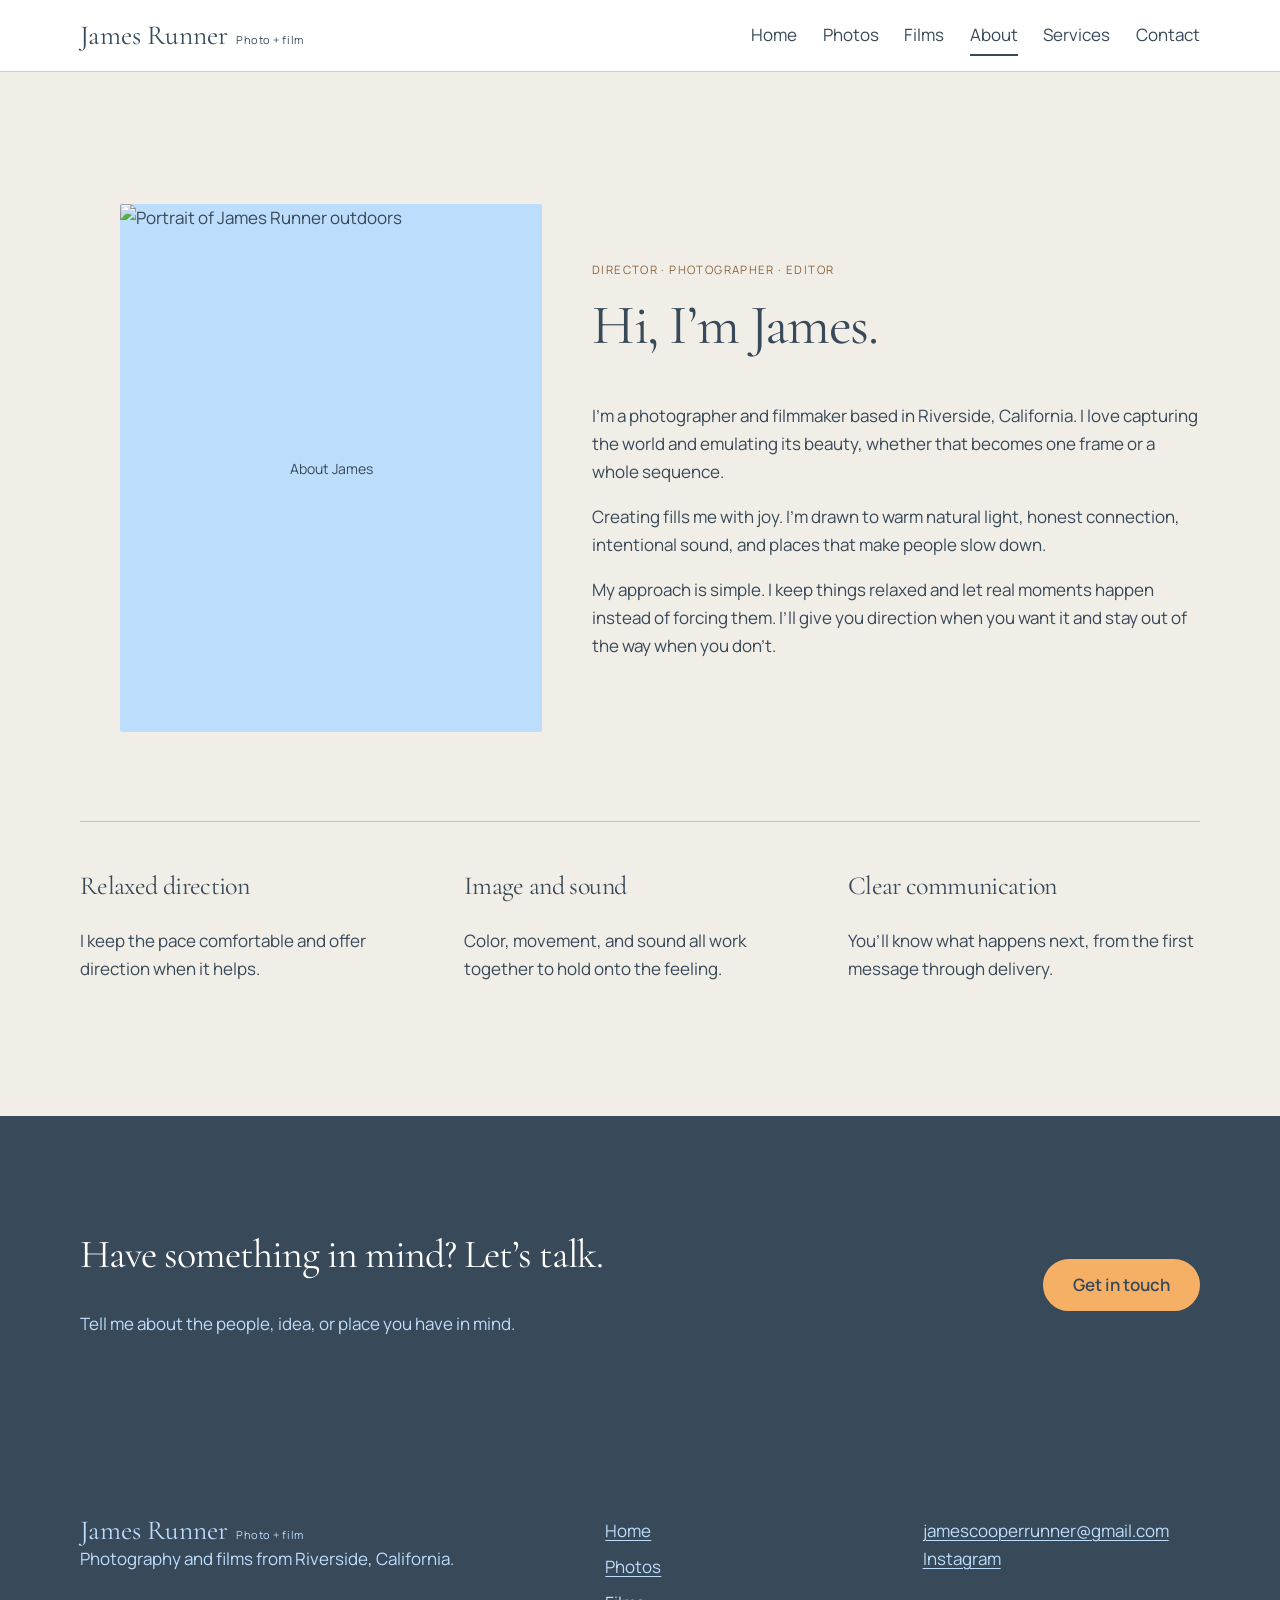
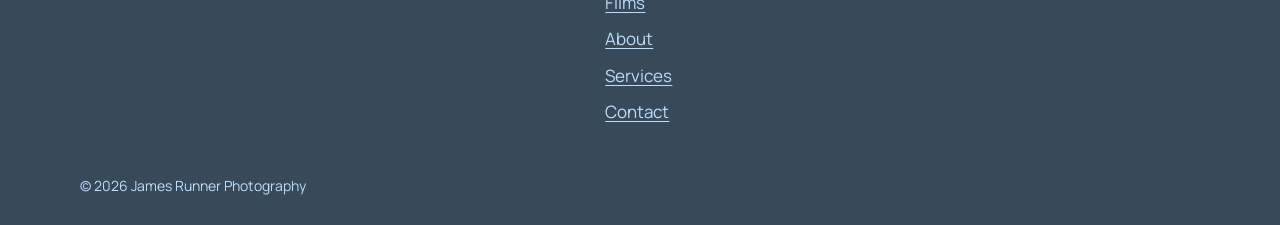
==== commit 36e474db: "Balance photo grids and add About portrait" ====
--- a/about.html
+++ b/about.html
@@ -1,2 +1,24 @@
-<!doctype html><html lang="en"><head><meta charset="utf-8"><meta name="viewport" content="width=device-width,initial-scale=1"><title>About James | James Runner Photography</title><meta name="description" content="Meet James Runner, a photographer and filmmaker based in Riverside, California."><link rel="canonical" href="https://jamesrunnerphotography.com/about.html"><link rel="icon" href="favicon.svg"><link rel="preconnect" href="https://fonts.googleapis.com"><link rel="preconnect" href="https://fonts.gstatic.com" crossorigin><link href="https://fonts.googleapis.com/css2?family=Cormorant+Garamond:wght@400;500&family=Manrope:wght@400;500;600&display=swap" rel="stylesheet"><link rel="stylesheet" href="css/styles.css?v=20261123-12"><script src="js/main.js?v=20261123-12" defer></script></head>
-<body><a class="skip-link" href="#main">Skip to content</a><header class="site-header"><div class="header-inner"><a class="wordmark" href="index.html"><strong>James Runner</strong><span>Photo + film</span></a><button class="menu-button" aria-expanded="false" aria-controls="site-nav" aria-label="Open menu"><svg viewBox="0 0 24 24" fill="none" stroke="currentColor" stroke-width="1.5"><path d="M3 7h18M3 12h18M3 17h18"/></svg></button><nav class="site-nav" id="site-nav"><a href="index.html">Home</a><a href="portfolio.html">Photos</a><a href="videos.html">Films</a><a href="about.html" aria-current="page">About</a><a href="services.html">Services</a><a href="contact.html">Contact</a></nav></div></header><main id="main"><section class="section"><div class="container split"><figure class="photo-slot portrait"><span class="placeholder" aria-hidden="true"><small>About James</small></span><img src="images/about-james.jpg" width="1200" height="1500" alt="James Runner in natural light" loading="lazy" decoding="async"></figure><div><p class="section-index">Director · photographer · editor</p><h1>Hi, I’m James.</h1><p>I’m a photographer and filmmaker based in Riverside, California. I love capturing the world and emulating its beauty, whether that becomes one frame or a whole sequence.</p><p>Creating fills me with joy. I’m drawn to warm natural light, honest connection, intentional sound, and places that make people slow down.</p><p>My approach is simple. I keep things relaxed and let real moments happen instead of forcing them. I’ll give you direction when you want it and stay out of the way when you don’t.</p></div></div><div class="container principles"><div class="principle"><h3>Relaxed direction</h3><p>I keep the pace comfortable and offer direction when it helps.</p></div><div class="principle"><h3>Image and sound</h3><p>Color, movement, and sound all work together to hold onto the feeling.</p></div><div class="principle"><h3>Clear communication</h3><p>You’ll know what happens next, from the first message through delivery.</p></div></div></section><section class="section cta"><div class="container"><div><h2>Have something in mind? Let’s talk.</h2><p>Tell me about the people, idea, or place you have in mind.</p></div><a class="button primary" href="contact.html">Get in touch</a></div></section></main><footer class="site-footer"><div class="container"><div class="footer-grid"><div><a class="wordmark" href="index.html"><strong>James Runner</strong><span>Photo + film</span></a><p>Photography and films from Riverside, California.</p></div><nav class="footer-nav"><a href="index.html">Home</a><a href="portfolio.html">Photos</a><a href="videos.html">Films</a><a href="about.html">About</a><a href="services.html">Services</a><a href="contact.html">Contact</a></nav><div><a href="mailto:jamescooperrunner@gmail.com">jamescooperrunner@gmail.com</a><p><a href="https://www.instagram.com/jamesrunner.photography/">Instagram</a></p></div></div><p class="copyright">© <span data-year>2026</span> James Runner Photography</p></div></footer></body></html>
+<!doctype html>
+<html lang="en">
+<head>
+  <meta charset="utf-8"><meta name="viewport" content="width=device-width,initial-scale=1">
+  <title>About James | James Runner Photography</title>
+  <meta name="description" content="Meet James Runner, a photographer and filmmaker based in Riverside, California.">
+  <link rel="canonical" href="https://jamesrunnerphotography.com/about.html"><link rel="icon" href="favicon.svg">
+  <link rel="preconnect" href="https://fonts.googleapis.com"><link rel="preconnect" href="https://fonts.gstatic.com" crossorigin>
+  <link href="https://fonts.googleapis.com/css2?family=Cormorant+Garamond:wght@400;500&family=Manrope:wght@400;500;600&display=swap" rel="stylesheet">
+  <link rel="stylesheet" href="css/styles.css?v=20261123-17"><script src="js/main.js?v=20261123-17" defer></script>
+</head>
+<body>
+  <a class="skip-link" href="#main">Skip to content</a>
+  <header class="site-header"><div class="header-inner"><a class="wordmark" href="index.html"><strong>James Runner</strong><span>Photo + film</span></a><button class="menu-button" aria-expanded="false" aria-controls="site-nav" aria-label="Open menu"><svg viewBox="0 0 24 24" fill="none" stroke="currentColor" stroke-width="1.5"><path d="M3 7h18M3 12h18M3 17h18"/></svg></button><nav class="site-nav" id="site-nav"><a href="index.html">Home</a><a href="portfolio.html">Photos</a><a href="videos.html">Films</a><a href="about.html" aria-current="page">About</a><a href="services.html">Services</a><a href="contact.html">Contact</a></nav></div></header>
+  <main id="main">
+    <section class="section"><div class="container split">
+      <figure class="photo-slot portrait about-portrait"><span class="placeholder" aria-hidden="true"><small>About James</small></span><img src="images/about-james.jpg?v=20261123-17" width="1086" height="724" alt="Portrait of James Runner outdoors" loading="lazy" decoding="async"></figure>
+      <div><p class="section-index">Director · photographer · editor</p><h1>Hi, I’m James.</h1><p>I’m a photographer and filmmaker based in Riverside, California. I love capturing the world and emulating its beauty, whether that becomes one frame or a whole sequence.</p><p>Creating fills me with joy. I’m drawn to warm natural light, honest connection, intentional sound, and places that make people slow down.</p><p>My approach is simple. I keep things relaxed and let real moments happen instead of forcing them. I’ll give you direction when you want it and stay out of the way when you don’t.</p></div>
+    </div><div class="container principles"><div class="principle"><h3>Relaxed direction</h3><p>I keep the pace comfortable and offer direction when it helps.</p></div><div class="principle"><h3>Image and sound</h3><p>Color, movement, and sound all work together to hold onto the feeling.</p></div><div class="principle"><h3>Clear communication</h3><p>You’ll know what happens next, from the first message through delivery.</p></div></div></section>
+    <section class="section cta"><div class="container"><div><h2>Have something in mind? Let’s talk.</h2><p>Tell me about the people, idea, or place you have in mind.</p></div><a class="button primary" href="contact.html">Get in touch</a></div></section>
+  </main>
+  <footer class="site-footer"><div class="container"><div class="footer-grid"><div><a class="wordmark" href="index.html"><strong>James Runner</strong><span>Photo + film</span></a><p>Photography and films from Riverside, California.</p></div><nav class="footer-nav"><a href="index.html">Home</a><a href="portfolio.html">Photos</a><a href="videos.html">Films</a><a href="about.html">About</a><a href="services.html">Services</a><a href="contact.html">Contact</a></nav><div><a href="mailto:jamescooperrunner@gmail.com">jamescooperrunner@gmail.com</a><p><a href="https://www.instagram.com/jamesrunner.photography/">Instagram</a></p></div></div><p class="copyright">© <span data-year>2026</span> James Runner Photography</p></div></footer>
+</body>
+</html>
--- a/css/styles.css
+++ b/css/styles.css
@@ -74,11 +74,42 @@
 .viewfinder-corner{position:absolute;z-index:2;width:34px;height:34px;border-color:rgba(238,232,220,.7);border-style:solid}.corner-one{left:24px;top:24px;border-width:1px 0 0 1px}.corner-two{right:24px;top:24px;border-width:1px 1px 0 0}.corner-three{right:24px;bottom:24px;border-width:0 1px 1px 0}.corner-four{left:24px;bottom:24px;border-width:0 0 1px 1px}.projector-status{position:absolute;z-index:3;left:34px;top:33px;font-size:.64rem;letter-spacing:.1em;text-transform:uppercase}.projector-status i{display:inline-block;width:7px;height:7px;margin-right:8px;border-radius:50%;background:#e05f50;animation:recordPulse 1.6s ease-in-out infinite}.projector-play{position:absolute;z-index:3;left:50%;top:50%;width:78px;height:78px;border:1px solid rgba(238,232,220,.65);border-radius:50%;transform:translate(-50%,-50%);transition:background .15s,transform .15s}.projector-play:after{content:"";position:absolute;left:31px;top:25px;border-top:14px solid transparent;border-bottom:14px solid transparent;border-left:21px solid #eee8dc}.projector-frame:hover .projector-play{background:rgba(215,154,85,.3);transform:translate(-50%,-50%) scale(1.06)}.timecode{position:absolute;z-index:3;right:34px;bottom:30px;font:500 .68rem/1 var(--sans);letter-spacing:.13em}
 .film-hero{position:relative;padding:clamp(150px,18vw,260px) 0 90px;background:#111416;color:#eee8dc;overflow:hidden}.film-hero:before{content:"PLAY";position:absolute;right:-.04em;bottom:-.2em;font:500 clamp(10rem,28vw,30rem)/.8 var(--serif);color:rgba(238,232,220,.025)}.film-hero .scope-place{color:#d79a55}.film-hero h1{font-size:clamp(5rem,12vw,11rem);line-height:.76;max-width:8ch;margin-bottom:38px}.film-hero>div>p:last-of-type{color:#bcb5a9;font-size:clamp(1.05rem,1.7vw,1.3rem);max-width:44ch}.film-reel-line{display:flex;gap:18px;margin-top:70px;opacity:.45}.film-reel-line span{display:block;flex:1;height:18px;border:1px solid #eee8dc;border-radius:3px}
 .film-program{padding:clamp(72px,10vw,130px) 0;background:#111416;color:#eee8dc}.featured-film{display:grid;grid-template-columns:minmax(0,1.4fr) minmax(260px,.6fr);gap:clamp(34px,6vw,90px);align-items:end;padding-bottom:clamp(72px,9vw,120px);border-bottom:1px solid rgba(238,232,220,.18)}.featured-film .video-placeholder{aspect-ratio:16/9}.film-info h2{font-size:clamp(3rem,6vw,6rem);line-height:.9}.film-info p:not(.section-index){color:#bcb5a9}.film-grid{display:grid;grid-template-columns:1fr 1fr;gap:clamp(26px,5vw,70px);padding-top:clamp(60px,8vw,100px)}.film-card .video-placeholder{margin-bottom:24px}.video-placeholder.small .projector-play{width:58px;height:58px}.video-placeholder.small .projector-play:after{left:23px;top:18px;border-top-width:11px;border-bottom-width:11px;border-left-width:17px}.film-card h3{font-size:clamp(2rem,3vw,3rem);margin-bottom:5px}.film-card p{color:#bcb5a9}.film-process{padding:var(--space) 0;background:#d8d0c2;color:#252b2f}.film-process h2{font-size:clamp(3.2rem,7vw,6rem);line-height:.9}
-.films-ready iframe,.films-ready video{position:absolute;inset:0;width:100%;height:100%;border:0}.darkroom-home .scope-intro h1{font-weight:500;letter-spacing:-.04em}.darkroom-home .scope-place,.section-index{letter-spacing:.12em;text-transform:uppercase}.darkroom-home .contact-frame{transition:transform .15s,border-color .15s}.darkroom-home .contact-frame:hover{transform:translateY(-5px) rotate(-.25deg);border-color:rgba(215,154,85,.65)}
+.films-ready iframe,.films-ready video{position:absolute;z-index:4;inset:0;width:100%;height:100%;border:0}.films-ready:before,.films-ready:after{pointer-events:none}.darkroom-home .scope-intro h1{font-weight:500;letter-spacing:-.04em}.darkroom-home .scope-place,.section-index{letter-spacing:.12em;text-transform:uppercase}.darkroom-home .contact-frame{transition:transform .15s,border-color .15s}.darkroom-home .contact-frame:hover{transform:translateY(-5px) rotate(-.25deg);border-color:rgba(215,154,85,.65)}
 @keyframes recordPulse{0%,100%{opacity:1}50%{opacity:.35}}
 @media(max-width:900px){.motion-grid,.featured-film{grid-template-columns:1fr}.motion-copy h2{max-width:9ch}.film-info{max-width:650px}.site-nav{gap:16px;font-size:.91rem}}
 @media(max-width:720px){.motion-feature{padding-inline:0}.projector-status{left:24px;top:24px}.timecode{right:24px;bottom:22px}.projector-play{width:62px;height:62px}.projector-play:after{left:24px;top:19px;border-top-width:12px;border-bottom-width:12px;border-left-width:19px}.film-grid{grid-template-columns:1fr}.film-hero h1{font-size:clamp(4.5rem,22vw,7.5rem)}.film-reel-line{gap:8px}.film-reel-line span{height:11px}.page-hero h1{font-size:clamp(3.5rem,18vw,5.5rem)}}
 @media(prefers-reduced-motion:reduce){.projector-status i{animation:none}.darkroom-home .contact-frame{transition:none}}
+.external-film img{position:absolute;inset:0;width:100%;height:100%;object-fit:cover}.external-film:after{background:linear-gradient(0deg,rgba(9,11,12,.6),transparent 55%);box-shadow:inset 0 0 0 1px rgba(238,232,220,.18)}.external-label{position:absolute;z-index:5;right:22px;bottom:18px;color:#fff;font-size:.72rem;letter-spacing:.08em}.external-film:hover .projector-play{background:rgba(215,154,85,.4);transform:translate(-50%,-50%) scale(1.06)}
+
+/* Still-photo film lab */
+.photos-page{--photo-ink:#101315;--photo-paper:#d8d0c2;--photo-cream:#eee8dc;--photo-faded:#aaa399;--photo-burn:#dc783e;background:var(--photo-ink);color:var(--photo-cream)}
+.photos-page:before{content:"";position:fixed;z-index:999;inset:0;pointer-events:none;opacity:.055;background-image:url("data:image/svg+xml,%3Csvg viewBox='0 0 180 180' xmlns='http://www.w3.org/2000/svg'%3E%3Cfilter id='n'%3E%3CfeTurbulence type='fractalNoise' baseFrequency='.82' numOctaves='4' stitchTiles='stitch'/%3E%3C/filter%3E%3Crect width='100%25' height='100%25' filter='url(%23n)'/%3E%3C/svg%3E");mix-blend-mode:screen}
+.photos-page .site-header{background:rgba(16,19,21,.9);border-color:rgba(238,232,220,.14);color:var(--photo-cream);backdrop-filter:blur(10px)}
+.photos-page .site-nav a[aria-current=page]:after{background:var(--photo-burn)}
+.photo-hero{min-height:72vh;min-height:72svh;display:flex;align-items:flex-end;padding:clamp(150px,20vw,270px) 0 clamp(62px,8vw,105px);background:radial-gradient(circle at 78% 40%,#262326 0,transparent 38%),var(--photo-ink);color:var(--photo-cream)}
+.photo-hero:after{display:none}.photo-hero .container{position:relative;z-index:2}.photo-hero .scope-place{color:#d9a064;font-size:.7rem;letter-spacing:.14em;text-transform:uppercase}.photo-hero h1{font-size:clamp(5.2rem,13vw,12rem);line-height:.72;max-width:none;margin:0 0 38px;color:var(--photo-cream);letter-spacing:-.055em}.photo-hero p:not(.scope-place):not(.roll-code){color:#c4bdb2;font-size:clamp(1rem,1.4vw,1.2rem)}.photo-hero .roll-code{margin-top:48px;color:#7f7b75;font-size:.62rem;letter-spacing:.13em}
+.film-burn{position:absolute;z-index:1;pointer-events:none;border-radius:50%;filter:blur(24px);mix-blend-mode:screen}.burn-one{right:-9vw;top:-12%;width:48vw;height:78%;background:radial-gradient(ellipse at center,rgba(255,239,170,.82) 0 3%,rgba(244,129,62,.7) 15%,rgba(174,35,26,.42) 34%,transparent 67%);transform:rotate(-12deg);animation:filmBurn 7s ease-in-out infinite alternate}.burn-two{right:19%;bottom:-34%;width:30vw;height:60%;background:radial-gradient(ellipse,rgba(252,191,89,.44),rgba(199,43,32,.24) 28%,transparent 68%);transform:rotate(24deg)}
+.photo-vault{background:#15191b!important;color:var(--photo-cream);border-top:1px solid rgba(238,232,220,.12)}.photos-page .tabs{border-color:rgba(238,232,220,.18);gap:clamp(30px,5vw,72px)}.photos-page .tab{color:#aaa399;font-size:.7rem;letter-spacing:.13em;text-transform:uppercase}.photos-page .tab[aria-selected=true]{color:var(--photo-cream)}.photos-page .tab[aria-selected=true]:after{height:2px;background:var(--photo-burn)}.photos-page .panel-intro{color:#bcb5ab;font:400 clamp(1.5rem,2.7vw,2.35rem)/1.25 var(--serif);max-width:34ch;margin:0 0 56px}.photos-page .masonry{column-gap:clamp(16px,2.3vw,34px)}
+.proof-frame{position:relative;margin-bottom:clamp(22px,3vw,42px);padding:22px 12px 10px;border:1px solid rgba(238,232,220,.2);background:#090b0c;color:var(--photo-cream);opacity:1;text-align:left;transition:transform .15s,border-color .15s}.proof-frame:nth-child(3n+2){transform:translateY(10px)}.proof-frame:nth-child(4n){transform:translateY(-7px)}.proof-frame:hover{opacity:1;border-color:rgba(220,120,62,.75);transform:translateY(-4px) rotate(-.18deg)}.proof-frame:nth-child(3n+2):hover,.proof-frame:nth-child(4n):hover{transform:translateY(-4px) rotate(.18deg)}
+.proof-frame .photo-slot{background:#202529}.proof-frame .photo-slot img{filter:saturate(.86) contrast(1.05) sepia(.035);transition:filter .15s,transform .2s}.proof-frame:hover .photo-slot img{filter:saturate(1) contrast(1.04);transform:scale(1.008)}.proof-number{position:absolute;left:13px;top:5px;color:#d49a60;font:500 .58rem/1 var(--sans);letter-spacing:.1em}.proof-meta{display:flex;justify-content:space-between;gap:16px;padding-top:9px;color:#77736d;font-size:.55rem;line-height:1.3;letter-spacing:.09em;text-transform:uppercase}.proof-meta span:first-child{color:#aaa399}.photos-page .panel-link{color:var(--photo-cream);margin-top:28px}.photos-page .site-footer{background:#090b0c;color:#bcb5ab;border-top:1px solid rgba(238,232,220,.12)}
+@keyframes filmBurn{0%{opacity:.63;transform:translate(0,0) rotate(-12deg) scale(.96)}100%{opacity:.92;transform:translate(-3%,4%) rotate(-8deg) scale(1.08)}}
+@media(max-width:720px){.photo-hero{min-height:66svh}.photo-hero h1{font-size:clamp(4.3rem,23vw,7rem)}.burn-one{right:-32vw;width:88vw}.burn-two{width:62vw}.photos-page .masonry{column-count:1}.proof-frame:nth-child(n){transform:none}.proof-meta{font-size:.53rem}}
+@media(prefers-reduced-motion:reduce){.film-burn{animation:none}.proof-frame,.proof-frame .photo-slot img{transition:none}}
+
+/* Balanced film frames */
+.photos-page .masonry{columns:auto;display:grid;grid-template-columns:repeat(3,minmax(0,1fr));gap:clamp(24px,3vw,42px) clamp(16px,2.3vw,34px);align-items:start;margin-inline:auto}
+.photos-page .proof-frame{align-self:start;margin:0;transform:none}
+.photos-page .proof-frame:hover{transform:translateY(-4px) rotate(-.18deg)}
+.photos-page .proof-frame .photo-slot{aspect-ratio:3/2!important;display:grid;place-items:center;background:#030404}
+.photos-page .proof-frame .photo-slot img{object-fit:contain;object-position:center}
+.photos-page .panel-link{margin-top:48px}
+.darkroom-home .contact-sheet{align-items:start}
+.darkroom-home .contact-frame{align-self:start}
+.darkroom-home .frame-window{display:grid;place-items:center;aspect-ratio:3/2}
+.darkroom-home .contact-frame img{width:100%;height:100%;aspect-ratio:auto;object-fit:contain;object-position:center}
+.about-portrait img{object-position:45% center}
+@media(max-width:900px) and (min-width:721px){.photos-page .masonry{grid-template-columns:repeat(2,minmax(0,1fr))}.photos-page .proof-frame:last-child:nth-child(odd){grid-column:1/-1;width:calc(50% - 9px);justify-self:center}}
+@media(max-width:720px){.photos-page .masonry{grid-template-columns:1fr}.photos-page .proof-frame:nth-child(n){transform:none}}
 
 
 
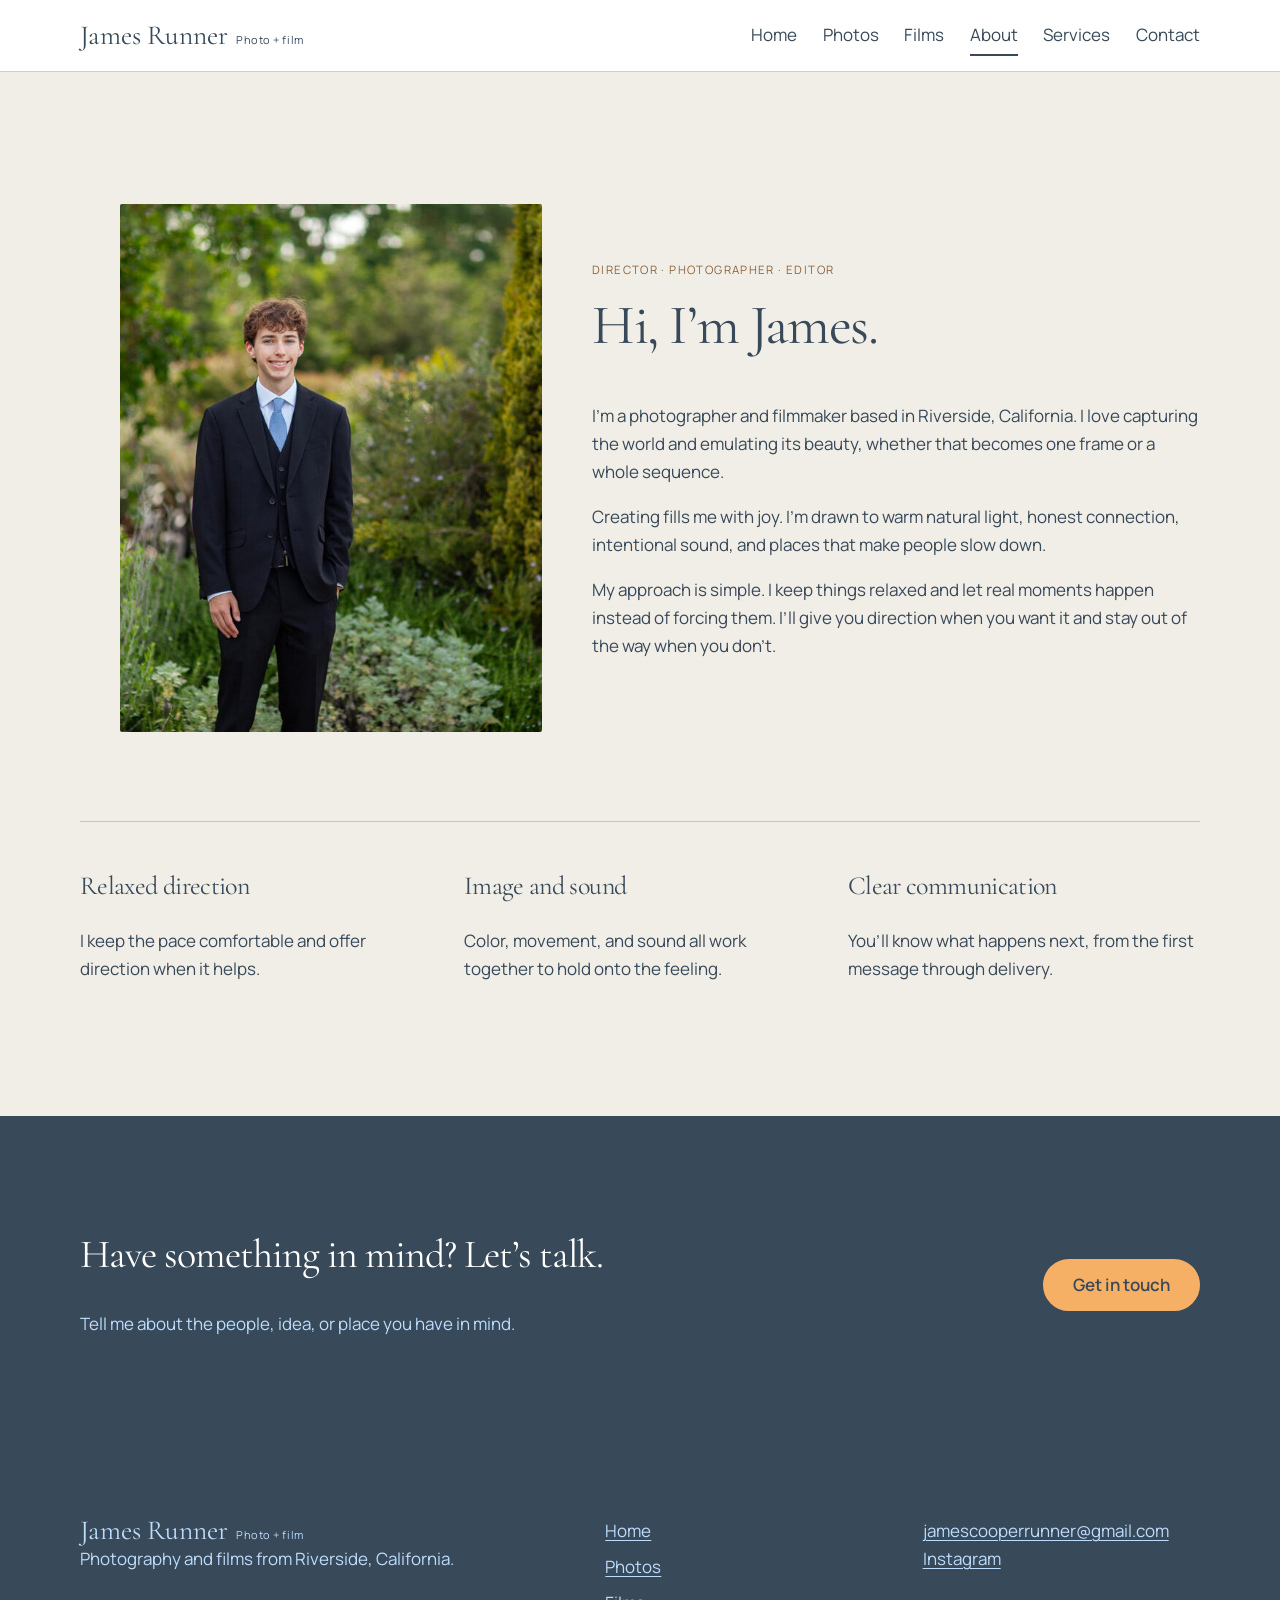
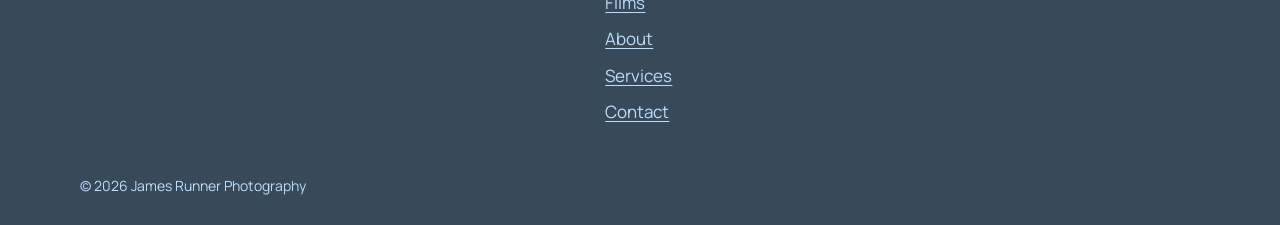
==== commit 3fa5881b: "Refresh repaired About portrait" ====
--- a/about.html
+++ b/about.html
@@ -7,14 +7,14 @@
   <link rel="canonical" href="https://jamesrunnerphotography.com/about.html"><link rel="icon" href="favicon.svg">
   <link rel="preconnect" href="https://fonts.googleapis.com"><link rel="preconnect" href="https://fonts.gstatic.com" crossorigin>
   <link href="https://fonts.googleapis.com/css2?family=Cormorant+Garamond:wght@400;500&family=Manrope:wght@400;500;600&display=swap" rel="stylesheet">
-  <link rel="stylesheet" href="css/styles.css?v=20261123-17"><script src="js/main.js?v=20261123-17" defer></script>
+  <link rel="stylesheet" href="css/styles.css?v=20261123-17"><script src="js/main.js?v=20261123-20" defer></script>
 </head>
 <body>
   <a class="skip-link" href="#main">Skip to content</a>
   <header class="site-header"><div class="header-inner"><a class="wordmark" href="index.html"><strong>James Runner</strong><span>Photo + film</span></a><button class="menu-button" aria-expanded="false" aria-controls="site-nav" aria-label="Open menu"><svg viewBox="0 0 24 24" fill="none" stroke="currentColor" stroke-width="1.5"><path d="M3 7h18M3 12h18M3 17h18"/></svg></button><nav class="site-nav" id="site-nav"><a href="index.html">Home</a><a href="portfolio.html">Photos</a><a href="videos.html">Films</a><a href="about.html" aria-current="page">About</a><a href="services.html">Services</a><a href="contact.html">Contact</a></nav></div></header>
   <main id="main">
     <section class="section"><div class="container split">
-      <figure class="photo-slot portrait about-portrait"><span class="placeholder" aria-hidden="true"><small>About James</small></span><img src="images/about-james.jpg?v=20261123-17" width="1086" height="724" alt="Portrait of James Runner outdoors" loading="lazy" decoding="async"></figure>
+      <figure class="photo-slot portrait about-portrait"><span class="placeholder" aria-hidden="true"><small>About James</small></span><img src="images/about-james.jpg?v=20261123-22" width="1086" height="724" alt="Portrait of James Runner outdoors" loading="lazy" decoding="async"></figure>
       <div><p class="section-index">Director · photographer · editor</p><h1>Hi, I’m James.</h1><p>I’m a photographer and filmmaker based in Riverside, California. I love capturing the world and emulating its beauty, whether that becomes one frame or a whole sequence.</p><p>Creating fills me with joy. I’m drawn to warm natural light, honest connection, intentional sound, and places that make people slow down.</p><p>My approach is simple. I keep things relaxed and let real moments happen instead of forcing them. I’ll give you direction when you want it and stay out of the way when you don’t.</p></div>
     </div><div class="container principles"><div class="principle"><h3>Relaxed direction</h3><p>I keep the pace comfortable and offer direction when it helps.</p></div><div class="principle"><h3>Image and sound</h3><p>Color, movement, and sound all work together to hold onto the feeling.</p></div><div class="principle"><h3>Clear communication</h3><p>You’ll know what happens next, from the first message through delivery.</p></div></div></section>
     <section class="section cta"><div class="container"><div><h2>Have something in mind? Let’s talk.</h2><p>Tell me about the people, idea, or place you have in mind.</p></div><a class="button primary" href="contact.html">Get in touch</a></div></section>
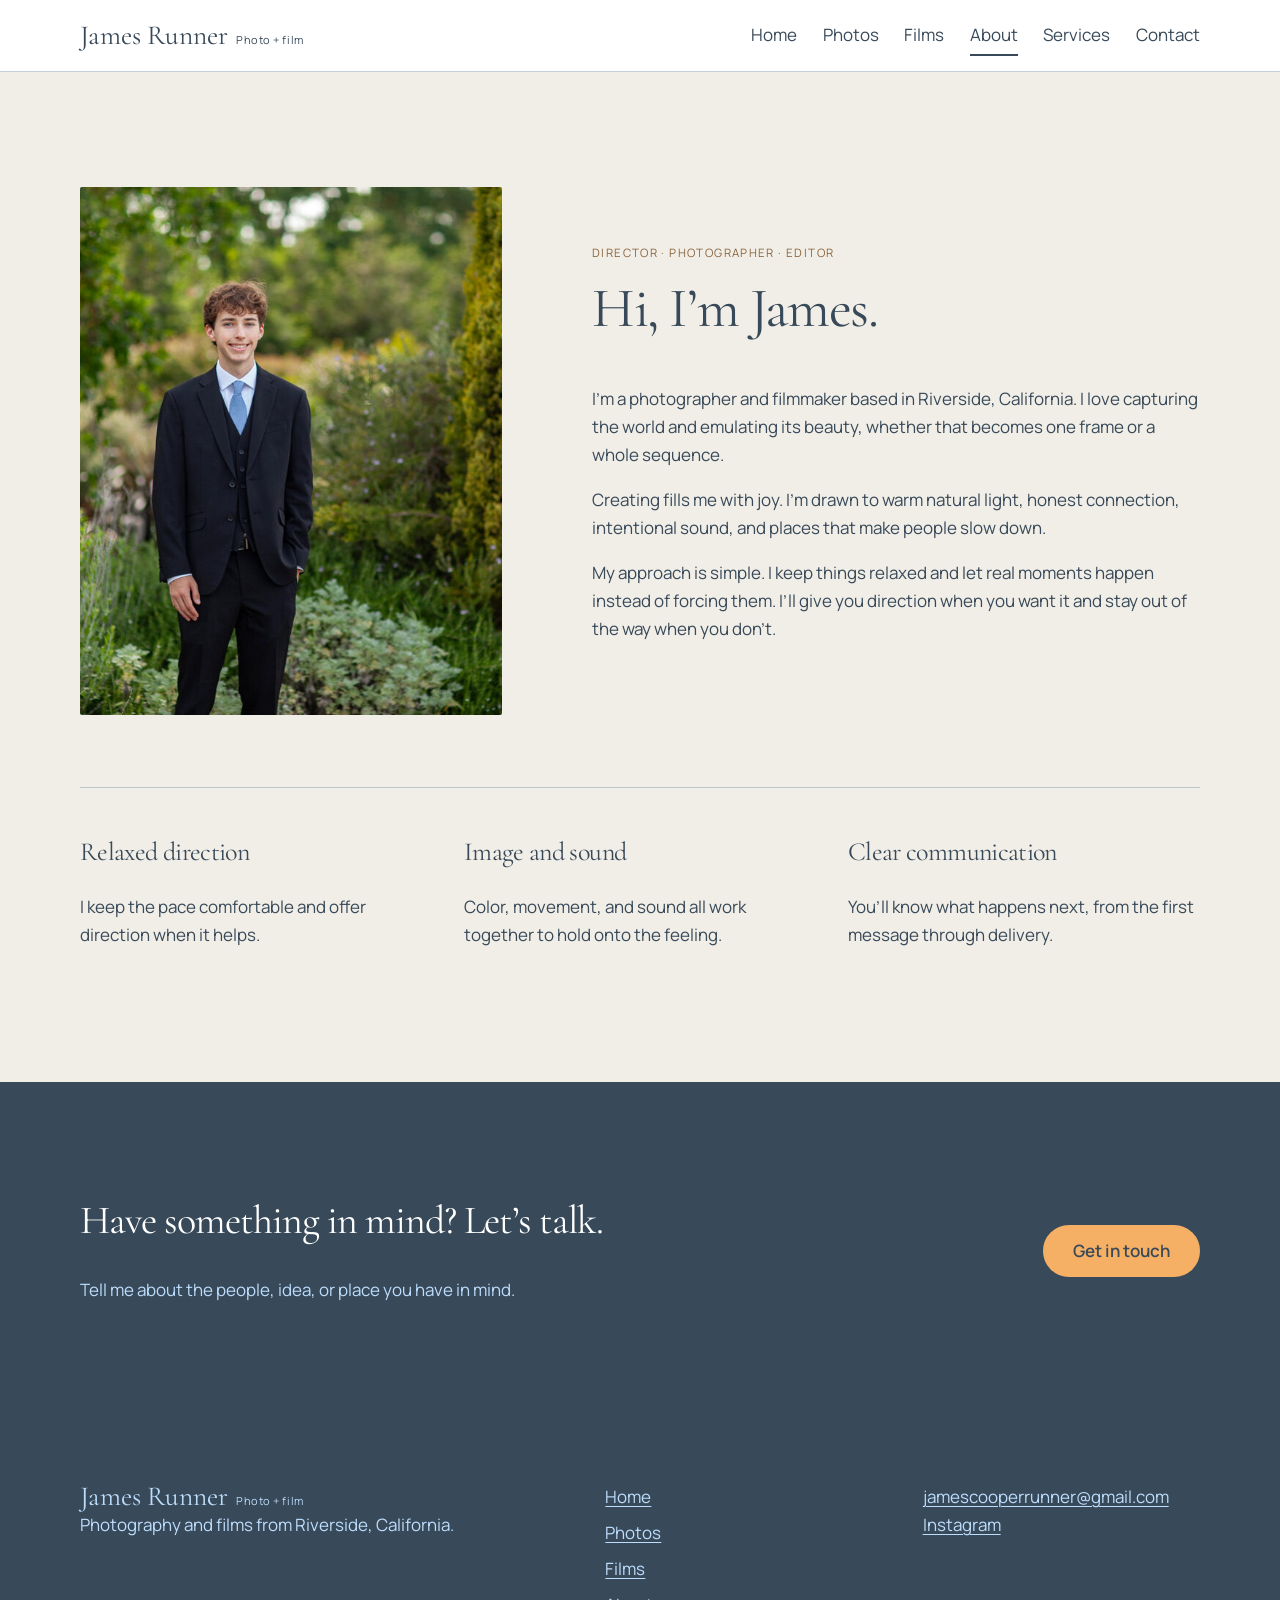
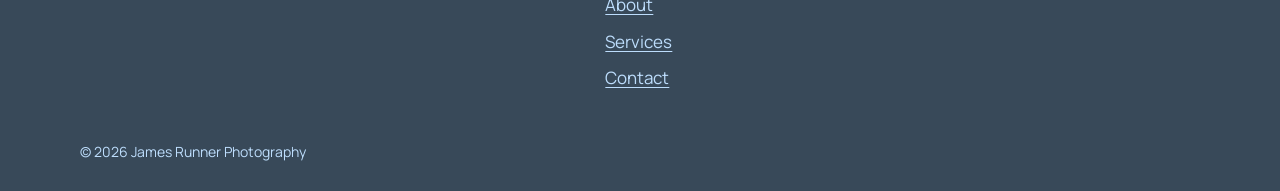
==== commit 913a2ede: "Center gallery photos and use wide homepage frames" ====
--- a/about.html
+++ b/about.html
@@ -7,7 +7,7 @@
   <link rel="canonical" href="https://jamesrunnerphotography.com/about.html"><link rel="icon" href="favicon.svg">
   <link rel="preconnect" href="https://fonts.googleapis.com"><link rel="preconnect" href="https://fonts.gstatic.com" crossorigin>
   <link href="https://fonts.googleapis.com/css2?family=Cormorant+Garamond:wght@400;500&family=Manrope:wght@400;500;600&display=swap" rel="stylesheet">
-  <link rel="stylesheet" href="css/styles.css?v=20261123-17"><script src="js/main.js?v=20261123-20" defer></script>
+  <link rel="stylesheet" href="css/styles.css?v=20261123-24"><script src="js/main.js?v=20261123-24" defer></script>
 </head>
 <body>
   <a class="skip-link" href="#main">Skip to content</a>
--- a/css/styles.css
+++ b/css/styles.css
@@ -110,6 +110,7 @@
 .about-portrait img{object-position:45% center}
 @media(max-width:900px) and (min-width:721px){.photos-page .masonry{grid-template-columns:repeat(2,minmax(0,1fr))}.photos-page .proof-frame:last-child:nth-child(odd){grid-column:1/-1;width:calc(50% - 9px);justify-self:center}}
 @media(max-width:720px){.photos-page .masonry{grid-template-columns:1fr}.photos-page .proof-frame:nth-child(n){transform:none}}
+.photo-slot{margin:0}
 
 
 
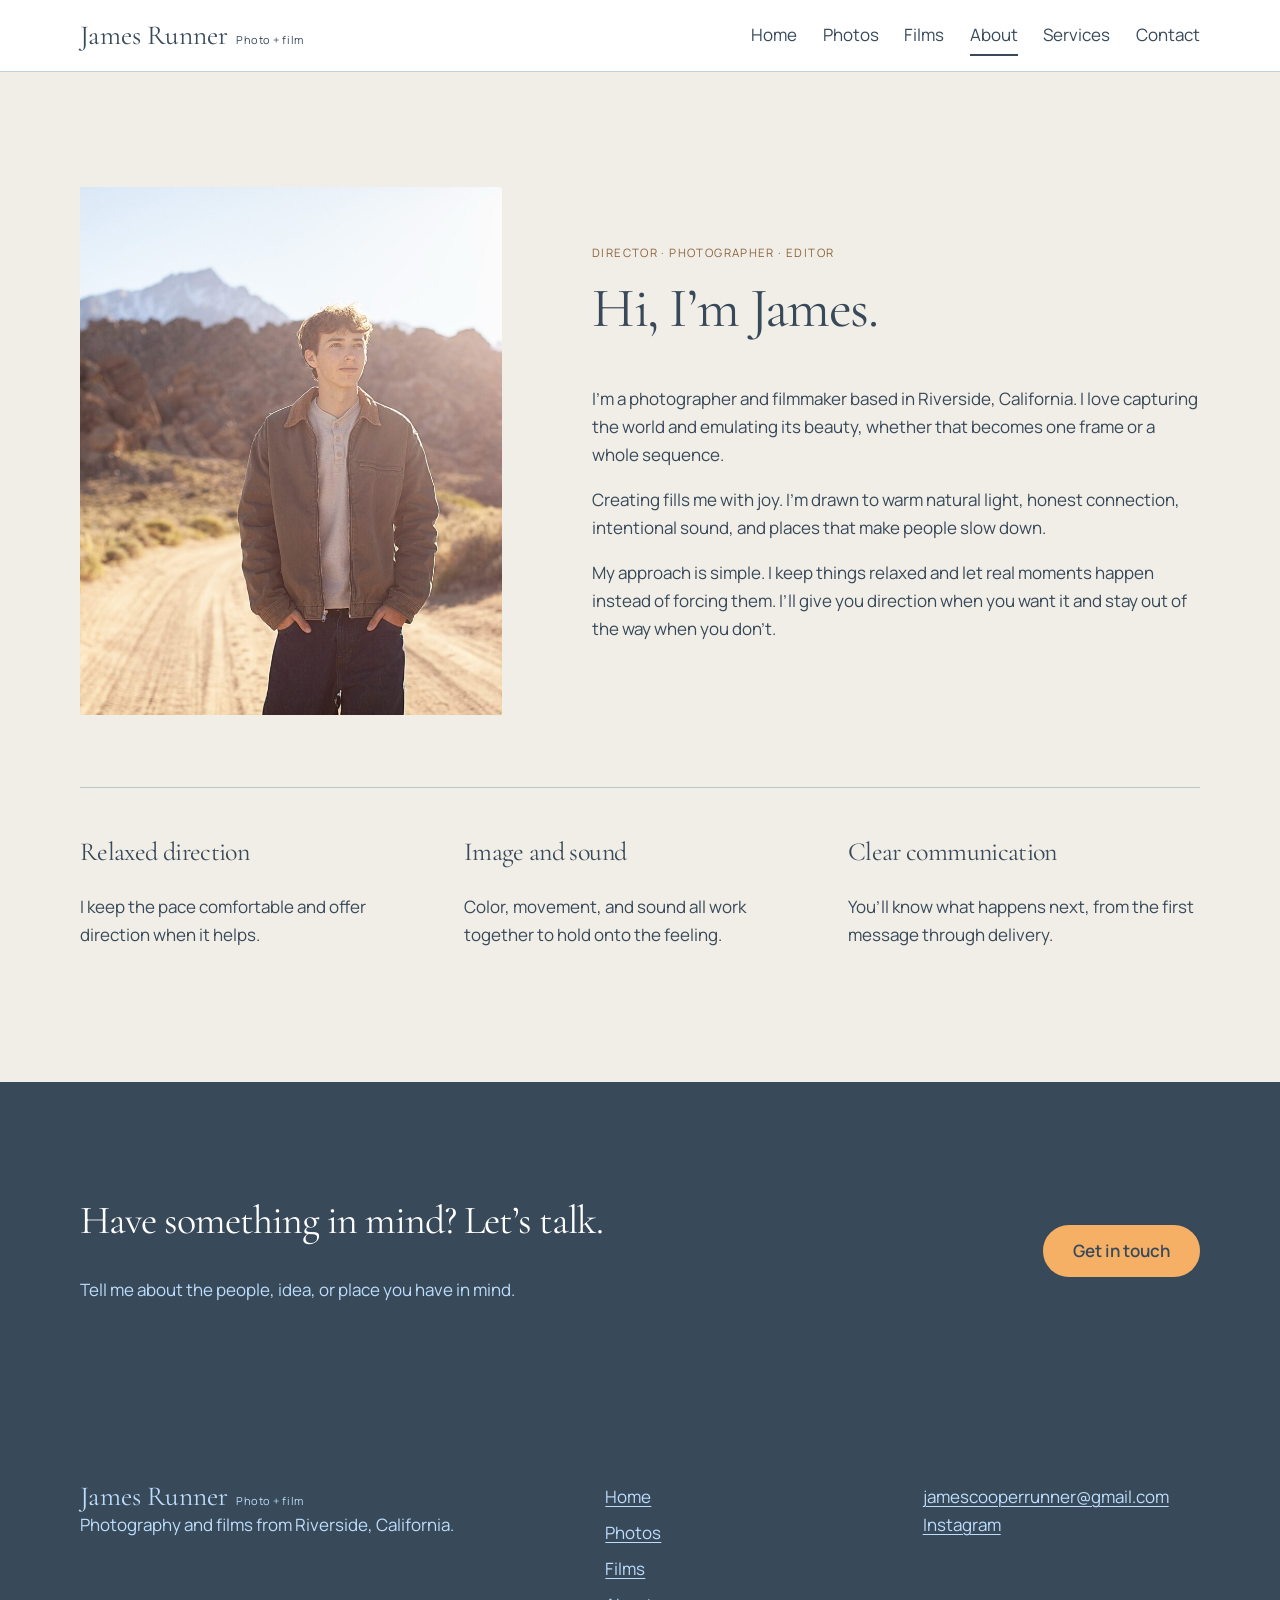
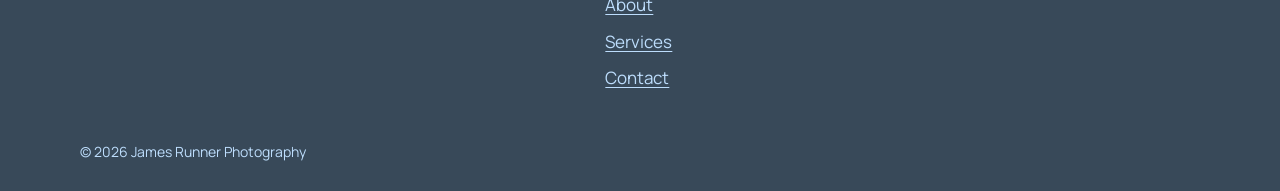
==== commit 400a9d1c: "Use mountain portrait on About page" ====
--- a/about.html
+++ b/about.html
@@ -14,7 +14,7 @@
   <header class="site-header"><div class="header-inner"><a class="wordmark" href="index.html"><strong>James Runner</strong><span>Photo + film</span></a><button class="menu-button" aria-expanded="false" aria-controls="site-nav" aria-label="Open menu"><svg viewBox="0 0 24 24" fill="none" stroke="currentColor" stroke-width="1.5"><path d="M3 7h18M3 12h18M3 17h18"/></svg></button><nav class="site-nav" id="site-nav"><a href="index.html">Home</a><a href="portfolio.html">Photos</a><a href="videos.html">Films</a><a href="about.html" aria-current="page">About</a><a href="services.html">Services</a><a href="contact.html">Contact</a></nav></div></header>
   <main id="main">
     <section class="section"><div class="container split">
-      <figure class="photo-slot portrait about-portrait"><span class="placeholder" aria-hidden="true"><small>About James</small></span><img src="images/about-james.jpg?v=20261123-22" width="1086" height="724" alt="Portrait of James Runner outdoors" loading="lazy" decoding="async"></figure>
+      <figure class="photo-slot portrait about-portrait"><span class="placeholder" aria-hidden="true"><small>About James</small></span><img src="images/about-james.jpg?v=20261123-26" width="1536" height="1024" alt="Portrait of James Runner in a sunlit mountain landscape" loading="lazy" decoding="async"></figure>
       <div><p class="section-index">Director · photographer · editor</p><h1>Hi, I’m James.</h1><p>I’m a photographer and filmmaker based in Riverside, California. I love capturing the world and emulating its beauty, whether that becomes one frame or a whole sequence.</p><p>Creating fills me with joy. I’m drawn to warm natural light, honest connection, intentional sound, and places that make people slow down.</p><p>My approach is simple. I keep things relaxed and let real moments happen instead of forcing them. I’ll give you direction when you want it and stay out of the way when you don’t.</p></div>
     </div><div class="container principles"><div class="principle"><h3>Relaxed direction</h3><p>I keep the pace comfortable and offer direction when it helps.</p></div><div class="principle"><h3>Image and sound</h3><p>Color, movement, and sound all work together to hold onto the feeling.</p></div><div class="principle"><h3>Clear communication</h3><p>You’ll know what happens next, from the first message through delivery.</p></div></div></section>
     <section class="section cta"><div class="container"><div><h2>Have something in mind? Let’s talk.</h2><p>Tell me about the people, idea, or place you have in mind.</p></div><a class="button primary" href="contact.html">Get in touch</a></div></section>
